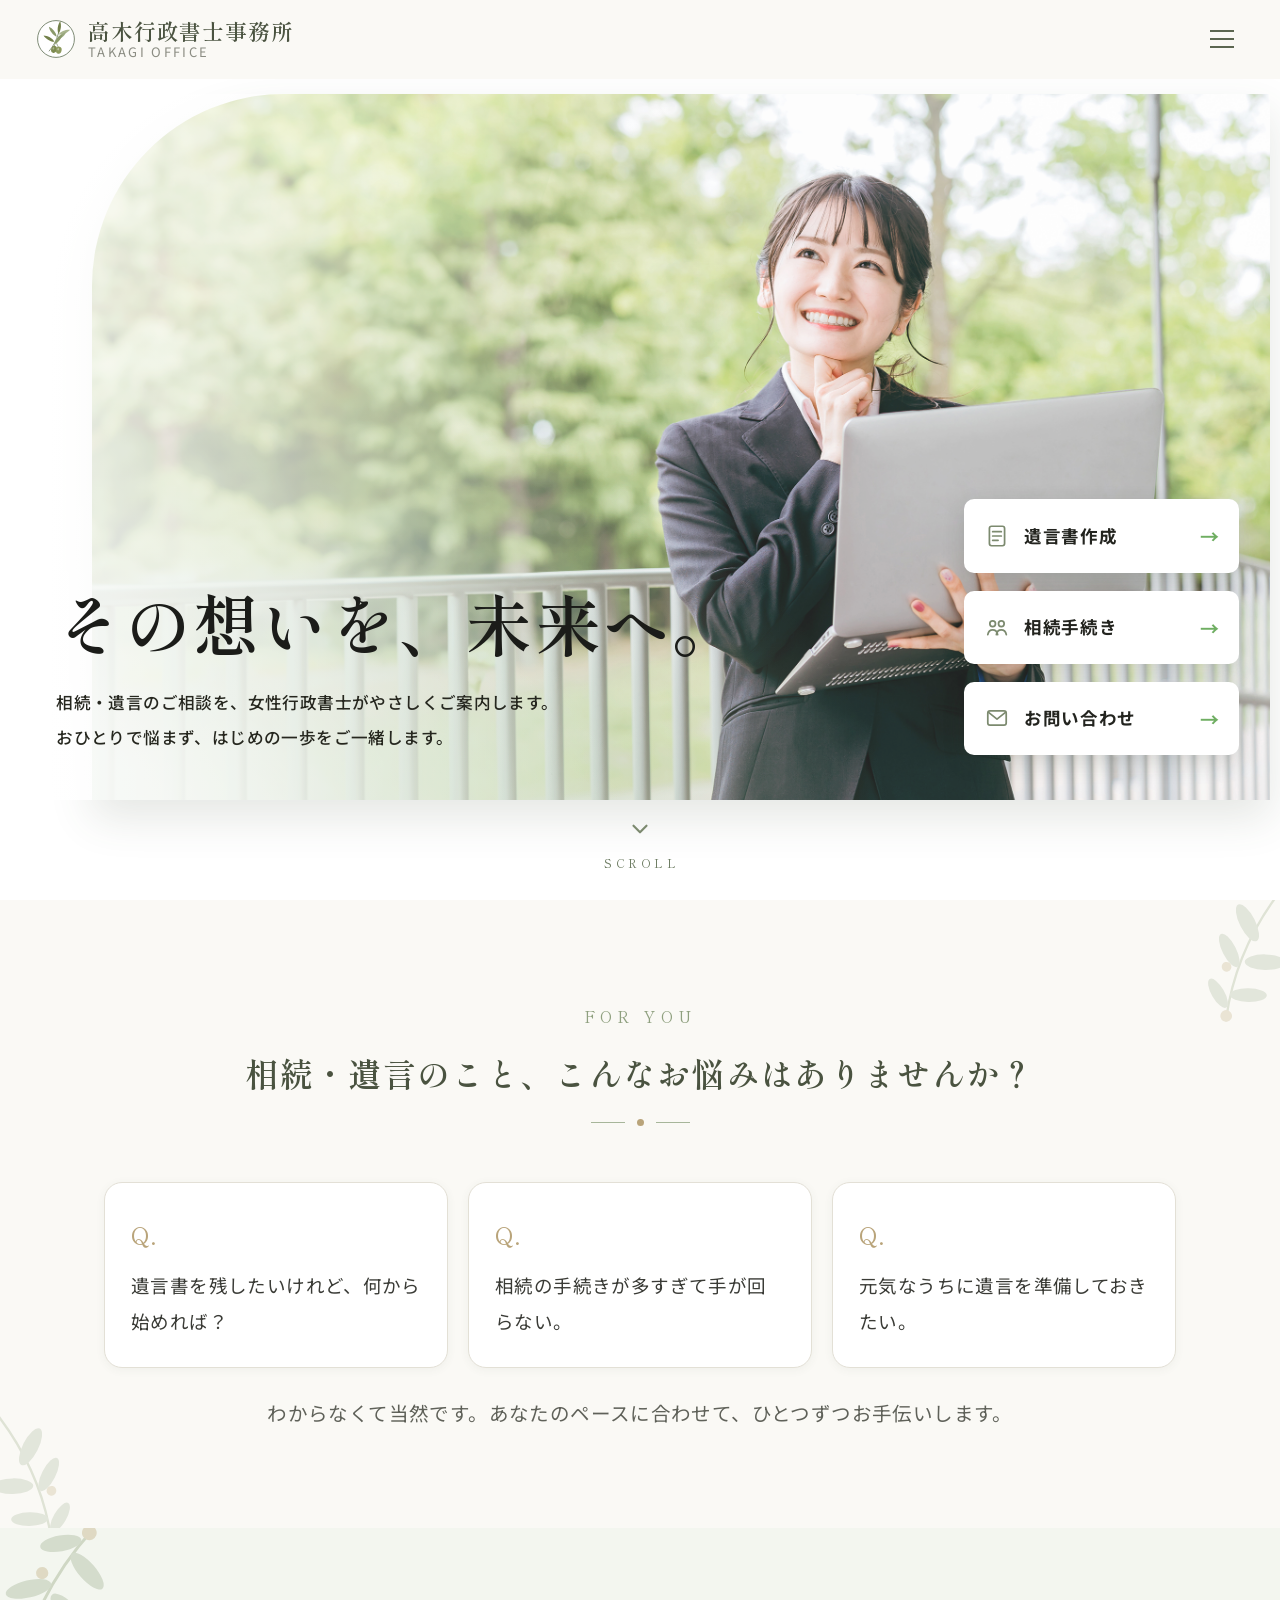
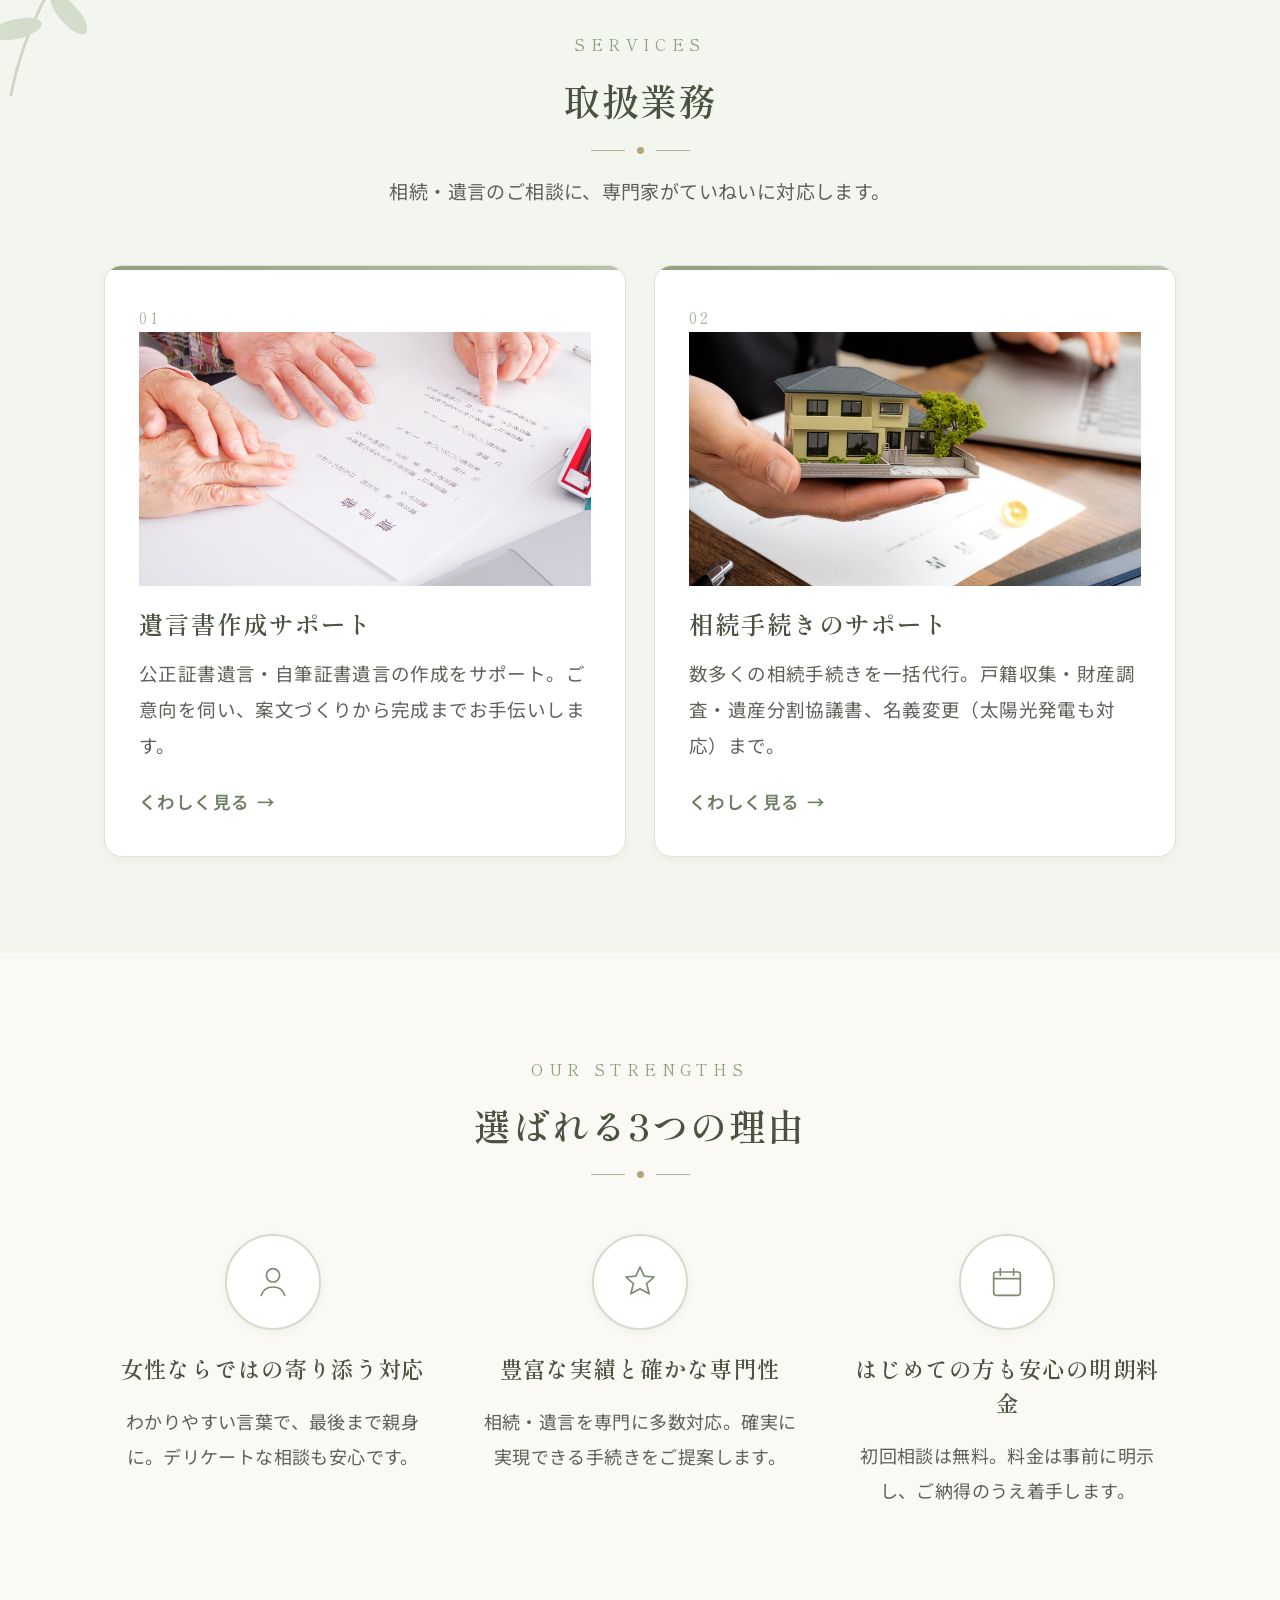
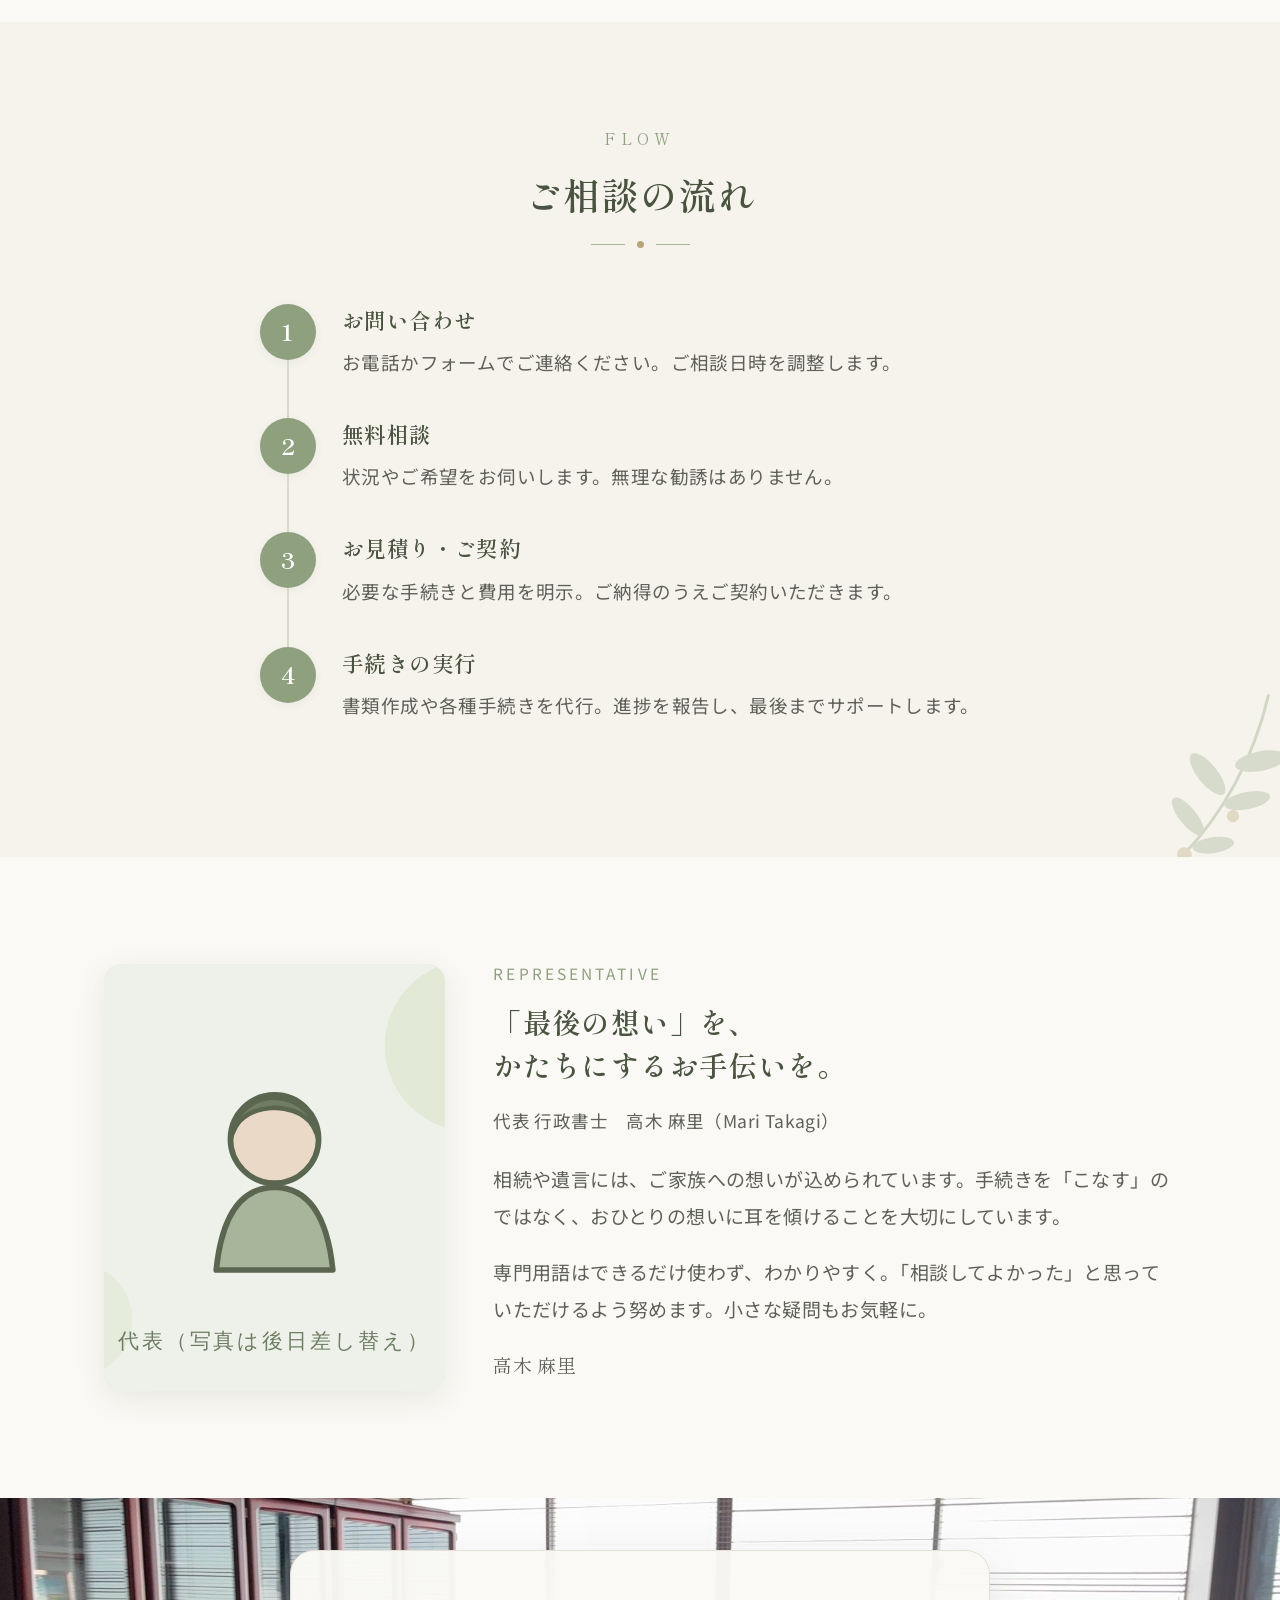
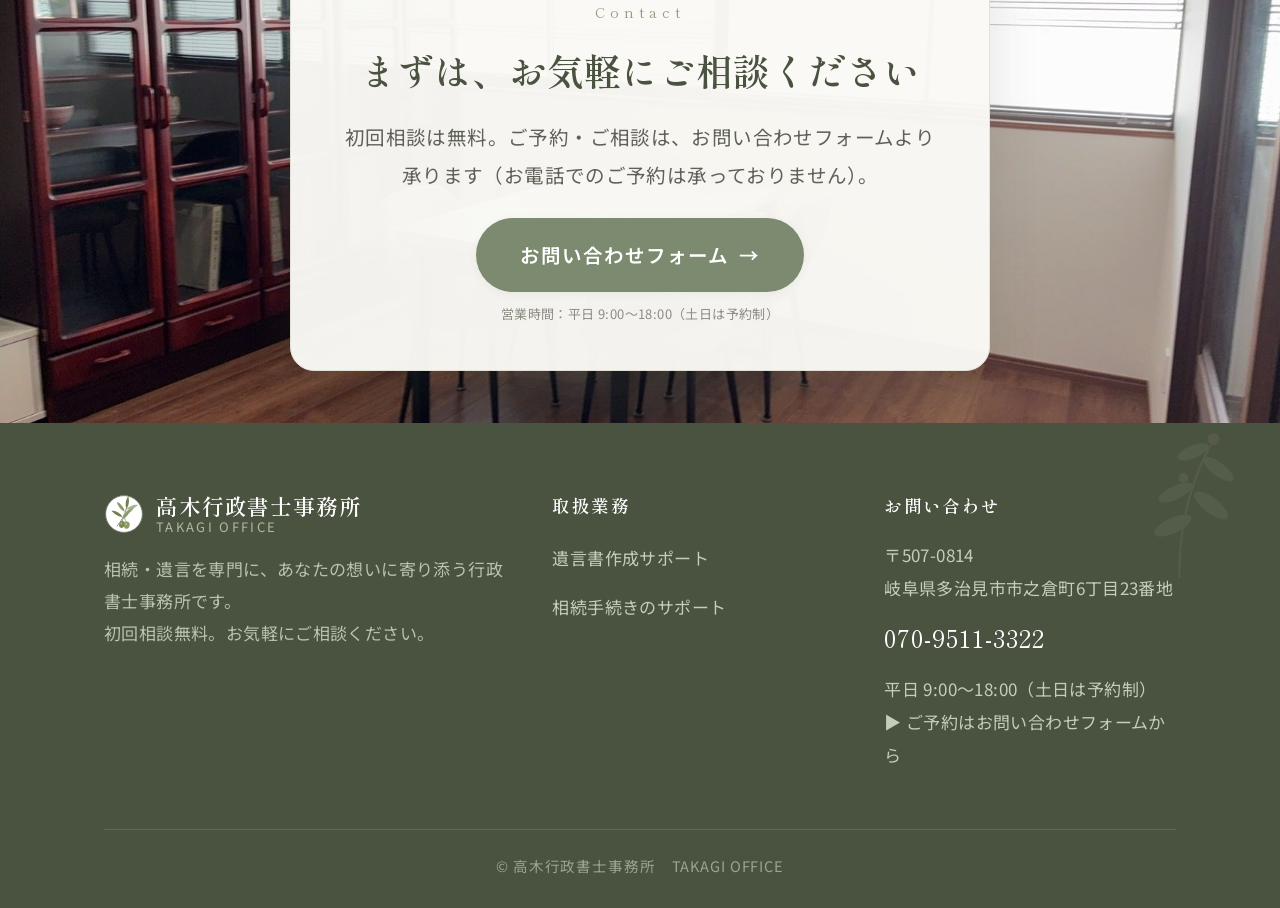
==== index.html @ ba8d38ff "UI変更" ====
<!DOCTYPE html>
<html lang="ja">
<head>
<meta charset="UTF-8">
<meta name="viewport" content="width=device-width, initial-scale=1.0">
<link rel="icon" type="image/svg+xml" href="images/logo.svg">
<link rel="apple-touch-icon" href="images/logo.svg">
<title>高木行政書士事務所｜岐阜県多治見市の相続・遺言相談</title>
<meta name="description" content="高木行政書士事務所は、岐阜県多治見市を拠点に、相続手続き・遺言書作成を専門とする行政書士事務所です。女性行政書士がやさしく、ていねいに、最後までサポートいたします。初回相談無料。">
<link rel="preconnect" href="https://fonts.googleapis.com">
<link rel="preconnect" href="https://fonts.gstatic.com" crossorigin>
<link href="https://fonts.googleapis.com/css2?family=Noto+Sans+JP:wght@400;500;600;700&family=Shippori+Mincho:wght@500;600;700&family=Yusei+Magic&display=swap" rel="stylesheet">
<link rel="stylesheet" href="css/style.css?v=63">
<link rel="stylesheet" href="css/home.css?v=63">
</head>
<body>
<!-- スプラッシュ画面 -->
<div id="splash" role="status" aria-label="読み込み中">
  <img class="splash-logo" src="images/logo.svg" alt="">
  <div class="splash-name">高木行政書士事務所</div>
  <span class="splash-line"></span>
  <div class="splash-sub">TAKAGI OFFICE</div>
</div>


<!-- ============ ヘッダー ============ -->
<header class="site-header">
  <div class="container header-inner">
    <a href="index.html" class="brand" aria-label="高木行政書士事務所 トップへ">
      <img src="images/logo.svg" alt="高木行政書士事務所 ロゴ" class="brand__mark" width="40" height="40">
      <span class="brand__text">
        <span class="brand__name">高木行政書士事務所</span>
        <span class="brand__sub">TAKAGI OFFICE</span>
      </span>
    </a>

    <nav class="nav" aria-label="グローバルナビ">
      <a href="index.html">ホーム</a>
      <a href="yuigon-kosei.html">遺言書作成</a>
      
      <a href="souzoku.html">相続手続き</a>
      
      <a href="about.html">事務所案内</a>
      <a href="contact.html">お問い合わせ</a>
    </nav>

    <div class="header-cta">
      <button class="nav-toggle" aria-label="メニュー" aria-expanded="false">
        <span></span><span></span><span></span>
      </button>
    </div>
  </div>
</header>

<main>

<!-- ============ ヒーロー ============ -->
<section class="hero">
  <div class="hero-stage">
    <div class="hero-photo">
      <img class="hero-slide is-active" src="images/hero1.jpg" alt="ご相談の様子" onerror="this.onerror=null;this.src='images/hero.jpg'">
      <img class="hero-slide" src="images/hero2.jpg" alt="" onerror="this.dataset.missing='1'">
      <img class="hero-slide" src="images/hero3.jpg" alt="" onerror="this.dataset.missing='1'">
    </div>
    <div class="hero-scrim"></div>

    <div class="hero-content">
      <div class="hero-copy">
        <h1 class="hero-title"><span class="ttl-seg">その想いを、</span><span class="ttl-seg">未来へ。</span></h1>
        <p class="hero-sub">相続・遺言のご相談を、女性行政書士がやさしくご案内します。<br>おひとりで悩まず、はじめの一歩をご一緒します。</p>
      </div>

      <div class="hero-cards">
        <a href="yuigon-kosei.html" class="hero-card">
          <span class="hc-ico"><svg width="26" height="26" viewBox="0 0 24 24" fill="none"><rect x="5" y="3" width="14" height="18" rx="2" stroke="currentColor" stroke-width="1.6"/><path d="M8 8h8M8 12h8M8 16h5" stroke="currentColor" stroke-width="1.6" stroke-linecap="round"/></svg></span>
          <span class="hc-txt">遺言書作成</span>
          <span class="hc-arrow">→</span>
        </a>
        <a href="souzoku.html" class="hero-card">
          <span class="hc-ico"><svg width="26" height="26" viewBox="0 0 24 24" fill="none"><circle cx="8" cy="9" r="2.6" stroke="currentColor" stroke-width="1.6"/><circle cx="16" cy="9" r="2.6" stroke="currentColor" stroke-width="1.6"/><path d="M3.5 19c.6-3 2.4-4.4 4.5-4.4S12 16 12.6 19M11.4 19c.6-3 2.4-4.4 4.5-4.4S20 16 20.6 19" stroke="currentColor" stroke-width="1.6" stroke-linecap="round"/></svg></span>
          <span class="hc-txt">相続手続き</span>
          <span class="hc-arrow">→</span>
        </a>
        <a href="contact.html" class="hero-card">
          <span class="hc-ico"><svg width="26" height="26" viewBox="0 0 24 24" fill="none"><rect x="3.5" y="5.5" width="17" height="13" rx="2" stroke="currentColor" stroke-width="1.6"/><path d="M4.5 7l7.5 6 7.5-6" stroke="currentColor" stroke-width="1.6" stroke-linecap="round" stroke-linejoin="round"/></svg></span>
          <span class="hc-txt">お問い合わせ</span>
          <span class="hc-arrow">→</span>
        </a>
      </div>
    </div>
  </div>

  <div class="hero-scroll" aria-hidden="true">
    <span class="hs-circle"><svg width="26" height="26" viewBox="0 0 24 24" fill="none"><path d="M6 9l6 6 6-6" stroke="currentColor" stroke-width="2" stroke-linecap="round" stroke-linejoin="round"/></svg></span>
    <span class="hs-txt">SCROLL</span>
  </div>
</section>

<!-- ============ 共感メッセージ ============ -->
<section class="section empathy">
  <div class="container">
    <div class="sec-head">
      <span class="en">For You</span>
      <h2>相続・遺言のこと、<br class="sp-only">こんなお悩みはありませんか？</h2>
      <div class="deco"><span></span></div>
    </div>
    <div class="worry-list">
      <div class="worry-card reveal"><span class="q">Q.</span><p>遺言書を残したいけれど、何から始めれば？</p></div>
      <div class="worry-card reveal"><span class="q">Q.</span><p>相続の手続きが多すぎて手が回らない。</p></div>
      <div class="worry-card reveal"><span class="q">Q.</span><p>元気なうちに遺言を準備しておきたい。</p></div>
    </div>
    <p>
わからなくて当然です。あなたのペースに合わせて、ひとつずつお手伝いします。
    </p>
  </div>
</section>

<!-- ============ サービス ============ -->
<section class="section section--tint" id="services">
  <div class="container">
    <div class="sec-head">
      <span class="en">Services</span>
      <h2>取扱業務</h2>
      <div class="deco"><span></span></div>
      <p class="desc">相続・遺言のご相談に、専門家がていねいに対応します。</p>
    </div>

    <div class="service-grid">
      <a href="yuigon-kosei.html" class="service-card reveal">
        <span class="num">01</span>
        <div class="card-img"><img src="images/yuigon.jpg" alt="遺言書作成のイメージ" loading="lazy" onerror="this.onerror=null;this.src='images/yuigon.svg'"></div>
        <h3>遺言書作成サポート</h3>
        <p>公正証書遺言・自筆証書遺言の作成をサポート。ご意向を伺い、案文づくりから完成までお手伝いします。</p>
        <span class="more">くわしく見る <span class="arrow">→</span></span>
      </a>

      <a href="souzoku.html" class="service-card reveal">
        <span class="num">02</span>
        <div class="card-img"><img src="images/souzoku.jpg" alt="相続手続きのイメージ" loading="lazy" onerror="this.onerror=null;this.src='images/souzoku.svg'"></div>
        <h3>相続手続きのサポート</h3>
        <p>数多くの相続手続きを一括代行。戸籍収集・財産調査・遺産分割協議書、名義変更（太陽光発電も対応）まで。</p>
        <span class="more">くわしく見る <span class="arrow">→</span></span>
      </a>
    </div>
  </div>
</section>

<!-- ============ 選ばれる理由 ============ -->
<section class="section">
  <div class="container">
    <div class="sec-head">
      <span class="en">Our Strengths</span>
      <h2>選ばれる3つの理由</h2>
      <div class="deco"><span></span></div>
    </div>
    <div class="reasons">
      <div class="reason reveal">
        <div class="ring"><svg width="40" height="40" viewBox="0 0 48 48" fill="none"><circle cx="24" cy="16" r="8" stroke="currentColor" stroke-width="2"/><path d="M10 40c2-7 7-10 14-10s12 3 14 10" stroke="currentColor" stroke-width="2" stroke-linecap="round"/></svg></div>
        <h3>女性ならではの寄り添う対応</h3>
        <p>わかりやすい言葉で、最後まで親身に。デリケートな相談も安心です。</p>
      </div>
      <div class="reason reveal">
        <div class="ring"><svg width="40" height="40" viewBox="0 0 48 48" fill="none"><path d="M24 6l5 11 12 1-9 8 3 12-11-6-11 6 3-12-9-8 12-1z" stroke="currentColor" stroke-width="2" stroke-linejoin="round"/></svg></div>
        <h3>豊富な実績と確かな専門性</h3>
        <p>相続・遺言を専門に多数対応。確実に実現できる手続きをご提案します。</p>
      </div>
      <div class="reason reveal">
        <div class="ring"><svg width="40" height="40" viewBox="0 0 48 48" fill="none"><rect x="8" y="12" width="32" height="28" rx="3" stroke="currentColor" stroke-width="2"/><path d="M8 20h32M16 8v8M32 8v8" stroke="currentColor" stroke-width="2" stroke-linecap="round"/></svg></div>
        <h3>はじめての方も安心の明朗料金</h3>
        <p>初回相談は無料。料金は事前に明示し、ご納得のうえ着手します。</p>
      </div>
    </div>
  </div>
</section>

<!-- ============ ご相談の流れ ============ -->
<section class="section section--paper">
  <div class="container">
    <div class="sec-head">
      <span class="en">Flow</span>
      <h2>ご相談の流れ</h2>
      <div class="deco"><span></span></div>
    </div>
    <div class="flow">
      <div class="flow-step reveal"><div class="flow-num">1</div><div class="flow-body"><h3>お問い合わせ</h3><p>お電話かフォームでご連絡ください。ご相談日時を調整します。</p></div></div>
      <div class="flow-step reveal"><div class="flow-num">2</div><div class="flow-body"><h3>無料相談</h3><p>状況やご希望をお伺いします。無理な勧誘はありません。</p></div></div>
      <div class="flow-step reveal"><div class="flow-num">3</div><div class="flow-body"><h3>お見積り・ご契約</h3><p>必要な手続きと費用を明示。ご納得のうえご契約いただきます。</p></div></div>
      <div class="flow-step reveal"><div class="flow-num">4</div><div class="flow-body"><h3>手続きの実行</h3><p>書類作成や各種手続きを代行。進捗を報告し、最後までサポートします。</p></div></div>
    </div>
  </div>
</section>

<!-- ============ 代表メッセージ ============ -->
<section class="section">
  <div class="container">
    <div class="profile">
      <div class="profile-photo"><img src="images/daihyo.svg" alt="代表のイメージ" loading="lazy" onerror="this.onerror=null;this.src='images/placeholder.svg'">
      </div>
      <div class="profile-body">
        <span class="role">REPRESENTATIVE</span>
        <h2>「最後の想い」を、<br>かたちにするお手伝いを。</h2>
        <p class="name">代表 行政書士　高木 麻里（Mari Takagi）</p>
        <p>
相続や遺言には、ご家族への想いが込められています。手続きを「こなす」のではなく、おひとりの想いに耳を傾けることを大切にしています。
        </p>
        <p>
専門用語はできるだけ使わず、わかりやすく。「相談してよかった」と思っていただけるよう努めます。小さな疑問もお気軽に。
        </p>
        <p class="profile-sign">高木 麻里</p>
      </div>
    </div>
  </div>
</section>

<!-- ============ CTA ============ -->
<section class="section cta-band">
  <div class="container">
    <div class="cta-card">
      <span class="en">Contact</span>
      <h2>まずは、お気軽にご相談ください</h2>
      <p>初回相談は無料。ご予約・ご相談は、お問い合わせフォームより承ります（お電話でのご予約は承っておりません）。</p>
      <div class="cta-actions">
        <a href="contact.html" class="btn btn--lg cta-tel">お問い合わせフォーム <span class="arrow">→</span></a>
      </div>
      <span class="tel-note">営業時間：平日 9:00〜18:00（土日は予約制）</span>
    </div>
  </div>
</section>

</main>

<!-- ============ フッター ============ -->
<footer class="site-footer">
  <div class="container">
    <div class="footer-grid">
      <div class="footer-brand">
        <div class="brand">
          <img src="images/logo.svg" alt="高木行政書士事務所 ロゴ" class="brand__mark" width="40" height="40">
          <span class="brand__text">
            <span class="brand__name">高木行政書士事務所</span>
            <span class="brand__sub">TAKAGI OFFICE</span>
          </span>
        </div>
        <p>相続・遺言を専門に、あなたの想いに寄り添う行政書士事務所です。<br>初回相談無料。お気軽にご相談ください。</p>
      </div>
      <div class="footer-col">
        <h4>取扱業務</h4>
        <ul>
          <li><a href="yuigon-kosei.html">遺言書作成サポート</a></li>
          
          <li><a href="souzoku.html">相続手続きのサポート</a></li>
          <li></li>
        </ul>
      </div>
      <div class="footer-col footer-contact">
        <h4>お問い合わせ</h4>
        <p>〒507-0814<br>岐阜県多治見市市之倉町6丁目23番地</p>
        <p class="num">070-9511-3322</p>
        <p>平日 9:00〜18:00（土日は予約制）<br><a href="contact.html">▶ ご予約はお問い合わせフォームから</a></p>
      </div>
    </div>
    <div class="footer-bottom">© 高木行政書士事務所　TAKAGI OFFICE</div>
  </div>
</footer>

<!-- モバイル固定CTA -->
<div class="float-cta">
  <a class="fc-mail" href="contact.html"><svg width="18" height="18" viewBox="0 0 24 24" fill="none" aria-hidden="true"><rect x="3" y="5" width="18" height="14" rx="2.5" stroke="currentColor" stroke-width="2"/><path d="M4.5 8l7.5 5.5L19.5 8" stroke="currentColor" stroke-width="2" stroke-linecap="round" fill="none"/></svg>無料相談</a>
</div>

<script src="js/main.js?v=63"></script>
</body>
</html>
---- css/style.css ----
/* =========================================================
   高木行政書士事務所 - 共通スタイル
   テーマ: シルバーグリーン（オリーブ）× 柔らかく上品で、きっちりとした信頼感
   ========================================================= */

/* ---------- カラー / 変数 ---------- */
:root {
  /* ベースのシルバーグリーン（オリーブ系） */
  --olive-900: #4a5340;
  --olive-700: #6e7d63;
  --olive-600: #7c8a6f;
  --olive-500: #8fa07f;   /* メイン */
  --olive-400: #a7b69a;
  --olive-200: #d4dccb;
  --olive-100: #e8edE1;
  --olive-050: #f3f6ef;

  /* 温かみのあるニュートラル */
  --cream:     #faf9f5;
  --paper:     #f5f3ec;
  --beige:     #e9e4d8;
  --gold:      #b9a47a;   /* 上品なアクセント */

  --ink:       #3a3b36;   /* 本文 */
  --ink-soft:  #5f6159;
  --ink-mute:  #8b8d83;
  --line:      #e3e0d6;
  --white:     #ffffff;

  --shadow-sm: 0 2px 10px rgba(74, 83, 64, .06);
  --shadow-md: 0 8px 30px rgba(74, 83, 64, .10);
  --shadow-lg: 0 20px 50px rgba(74, 83, 64, .14);

  --radius:    18px;
  --radius-sm: 12px;
  --maxw:      1120px;

  --serif: "Shippori Mincho", "Noto Serif JP", "Hiragino Mincho ProN", serif;
  --sans:  "Noto Sans JP", "Hiragino Kaku Gothic ProN", "Yu Gothic", sans-serif;
}

/* ---------- リセット ---------- */
*, *::before, *::after { box-sizing: border-box; }
html { scroll-behavior: smooth; -webkit-text-size-adjust: 100%; }
body {
  margin: 0;
  font-family: var(--sans);
  color: var(--ink);
  background: var(--cream);
  line-height: 1.95;
  font-size: 19.5px;
  letter-spacing: .02em;
  -webkit-font-smoothing: antialiased;
}
html, body { overflow-x: hidden; }
img { max-width: 100%; display: block; }
a { color: inherit; text-decoration: none; transition: .25s; }
ul { margin: 0; padding: 0; list-style: none; }
h1, h2, h3, h4 { font-family: var(--serif); font-weight: 600; line-height: 1.5; margin: 0; color: var(--olive-900); }

/* ---------- レイアウト ---------- */
.container { width: 100%; max-width: var(--maxw); margin: 0 auto; padding: 0 24px; }
.section { padding: 96px 0; }
.section--tint { background: var(--olive-050); }
.section--paper { background: var(--paper); }

.lead { color: var(--ink-soft); }
.center { text-align: center; }
.sp-only { display: none; }
@media (max-width: 768px) { .sp-only { display: inline; } }
/* olive 補助色（fallbackの明示定義） */
:root { --olive-300: #b7c4ab; --olive-800: #5b6650; }

/* セクション見出し */
.sec-head { text-align: center; margin-bottom: 56px; }
.sec-head .en {
  display: inline-block;
  font-family: var(--serif);
  font-size: 15.5px; letter-spacing: .35em;
  color: var(--olive-500);
  text-transform: uppercase;
  margin-bottom: 14px;
}
.sec-head h2 {
  font-size: clamp(27px, 3.4vw, 37px);
  letter-spacing: .04em;
}
.sec-head .desc { margin-top: 18px; color: var(--ink-soft); font-size: 19px; }
.sec-head--left { text-align: left; }
.sec-head--left .deco { margin: 16px 0 0; }

/* 飾り線 */
.deco { display:flex; align-items:center; justify-content:center; gap:12px; margin: 18px 0 0; }
.deco::before, .deco::after { content:""; width:34px; height:1px; background: var(--olive-400); }
.deco span { width:7px; height:7px; border-radius:50%; background: var(--gold); }

/* ---------- ボタン ---------- */
.btn {
  display: inline-flex; align-items: center; gap: 10px;
  padding: 15px 32px; border-radius: 999px;
  font-family: var(--sans); font-weight: 600; font-size: 18.5px;
  letter-spacing: .05em; cursor: pointer; border: none;
}
.btn--primary { background: var(--olive-600); color: #fff; box-shadow: var(--shadow-sm); }
.btn--primary:hover { background: var(--olive-700); transform: translateY(-2px); box-shadow: var(--shadow-md); }
.btn--ghost { background: #fff; color: var(--olive-700); border: 1.5px solid var(--olive-300, #b7c4ab); }
.btn--ghost:hover { background: var(--olive-050); transform: translateY(-2px); }
.btn--gold { background: var(--gold); color: #fff; }
.btn--gold:hover { filter: brightness(.96); transform: translateY(-2px); }
.btn--lg { padding: 18px 44px; font-size: 19.5px; }
.btn .arrow { transition: transform .25s; }
.btn:hover .arrow { transform: translateX(4px); }

/* =========================================================
   ヘッダー
   ========================================================= */
.site-header {
  position: fixed; top: 0; left: 0; right: 0; z-index: 100;
  background: rgba(250, 249, 245, .96);
  border-bottom: 1px solid transparent;
  transition: transform .45s ease, box-shadow .3s ease, border-color .3s ease;
}
.site-header.is-hidden { transform: translateY(-100%); }
.site-header.scrolled { box-shadow: var(--shadow-sm); border-bottom-color: var(--line); }
.header-inner { display: flex; align-items: center; justify-content: flex-start; height: 78px; }
/* 左右の余白を詰め、事務所名を左端・その他を右端へ */
.site-header .container { max-width: 100%; padding: 0 36px; }
.header-inner .brand { margin-right: auto; }
.header-inner .nav { margin-right: 14px; }

.brand { display: flex; align-items: center; gap: 12px; }
.brand__mark { width: 40px; height: 40px; flex: none; }
.brand__text { display: flex; flex-direction: column; line-height: 1.2; }
.brand__name { font-family: var(--serif); font-size: 21.5px; font-weight: 600; color: var(--olive-900); letter-spacing: .04em; }
.brand__sub { font-size: 13px; color: var(--ink-mute); letter-spacing: .18em; }

.nav { display: flex; align-items: center; gap: 30px; }
.nav a { font-family: var(--serif); font-size: 18.5px; font-weight: 500; color: var(--ink); position: relative; padding: 6px 0; letter-spacing: .06em; }
.nav a::after { content:""; position:absolute; left:0; bottom:0; width:0; height:2px; background: var(--olive-500); transition:.25s; }
.nav a:hover { color: var(--olive-700); }
.nav a:hover::after { width: 100%; }
/* 現在開いているページのメニュー強調 */
.nav a.active { color: var(--olive-700); font-weight: 600; }
.nav a.active::after { width: 100%; background: var(--gold); height: 2.5px; }

.header-cta { display: flex; align-items: center; gap: 18px; }
.header-tel { text-align: right; line-height: 1.25; }
.header-tel .num { font-family: var(--serif); font-size: 21.5px; font-weight: 600; color: var(--olive-800, #5b6650); letter-spacing: .04em; }
.header-tel .lbl { font-size: 13px; color: var(--ink-mute); letter-spacing: .1em; }

.nav-toggle { display: none; width: 44px; height: 44px; border: none; background: transparent; cursor: pointer; flex-direction: column; gap: 6px; justify-content: center; align-items: center; }
.nav-toggle span { width: 24px; height: 2px; background: var(--olive-800, #5b6650); transition: .3s; }
.nav-toggle.open span:nth-child(1) { transform: translateY(8px) rotate(45deg); }
.nav-toggle.open span:nth-child(2) { opacity: 0; }
.nav-toggle.open span:nth-child(3) { transform: translateY(-8px) rotate(-45deg); }

/* =========================================================
   フッター
   ========================================================= */
.site-footer { background: var(--olive-900); color: #dfe4d7; padding: 70px 0 28px; }
.footer-grid { display: grid; grid-template-columns: 1.4fr 1fr 1fr; gap: 40px; }
.footer-brand .brand__name { color: #fff; }
.footer-brand .brand__sub { color: #aeb8a3; }
.footer-brand p { color: #b9c2ad; font-size: 17px; margin: 18px 0 0; line-height: 1.9; }
.footer-col h4 { color: #fff; font-size: 17.5px; margin-bottom: 18px; letter-spacing:.08em; }
.footer-col ul li { margin-bottom: 11px; }
.footer-col a { color: #c4cdb8; font-size: 17px; }
.footer-col a:hover { color: #fff; }
.footer-contact p { font-size: 17px; color: #c4cdb8; margin: 0 0 10px; }
.footer-contact .num { font-family: var(--serif); font-size: 24.5px; color: #fff; letter-spacing: .04em; }
.footer-bottom { border-top: 1px solid rgba(255,255,255,.12); margin-top: 48px; padding-top: 22px; text-align: center; font-size: 14.5px; color: #9aa490; letter-spacing: .06em; }

/* =========================================================
   下層ページ共通ヘッダー
   ========================================================= */
.page-hero {
  margin-top: 78px;
  padding: 78px 0;
  background: linear-gradient(135deg, var(--olive-100), var(--olive-050));
  text-align: center;
  position: relative; overflow: hidden;
}
.page-hero::before {
  content:""; position:absolute; inset:0;
  background-image: radial-gradient(circle at 12% 20%, rgba(143,160,127,.18), transparent 45%),
                    radial-gradient(circle at 88% 80%, rgba(185,164,122,.14), transparent 45%);
}
.page-hero .en { position:relative; font-family:var(--serif); letter-spacing:.35em; color:var(--olive-500); font-size:15.5px; text-transform:uppercase; }
.page-hero h1 { position:relative; font-size: clamp(29px, 4vw, 43px); margin-top: 12px; letter-spacing:.05em; }
.page-hero .sub { position:relative; margin-top: 14px; color: var(--ink-soft); font-size: 19px; }

/* パンくず */
.breadcrumb { background: var(--paper); border-bottom: 1px solid var(--line); }
.breadcrumb ol { display:flex; flex-wrap:wrap; gap:8px; padding: 14px 0; font-size: 17px; color: var(--ink-mute); }
.breadcrumb a:hover { color: var(--olive-700); }
.breadcrumb li:not(:last-child)::after { content:"›"; margin-left:8px; color: var(--olive-400); }

/* =========================================================
   汎用パーツ
   ========================================================= */
.card { background:#fff; border-radius: var(--radius); box-shadow: var(--shadow-sm); border:1px solid var(--line); }

/* フェードイン */
.reveal { opacity: 0; transform: translateY(24px); transition: opacity .8s ease, transform .8s ease; }
.reveal.in { opacity: 1; transform: none; }

/* =========================================================
   フローティングCTA（モバイル）
   ========================================================= */
.float-cta { display: none; }

/* =========================================================
   レスポンシブ
   ========================================================= */
@media (max-width: 920px) {
  .footer-grid { grid-template-columns: 1fr 1fr; }
}
@media (max-width: 768px) {
  .section { padding: 64px 0; }
  .header-tel { display: none; }
  .footer-grid { grid-template-columns: 1fr; gap: 32px; }

  .float-cta {
    display: flex; position: fixed; bottom: 0; left: 0; right: 0; z-index: 90;
    box-shadow: 0 -4px 20px rgba(74,83,64,.14);
  }
  .float-cta a { flex: 1; display: inline-flex; align-items: center; justify-content: center; gap: 8px; padding: 15px 6px; font-weight: 600; font-size: 16.5px; color:#fff; }
  .float-cta .fc-tel { background: var(--olive-700); }
  .float-cta .fc-mail { background: var(--gold); }
  body { padding-bottom: 54px; }
}


/* =========================================================
   画像プレースホルダー（差し替え用の灰色ボックス）
   ========================================================= */
.img-ph-label { display:flex; flex-direction:column; align-items:center; justify-content:center; gap:8px; color:#9a9a92; font-family:var(--sans); font-size:14.5px; letter-spacing:.15em; }
.img-ph-label svg { width:38px; height:38px; opacity:.45; }


/* 埋め込み画像（枠いっぱいに固定／画像サイズの影響を受けない） */
.hero-visual .photo,
.profile-photo,
.split-visual,
.service-card .card-img { position: relative; }
.hero-visual .photo img,
.profile-photo img,
.split-visual img,
.service-card .card-img img {
  position: absolute; inset: 0;
  width: 100%; height: 100%;
  object-fit: cover; display: block;
}


/* =========================================================
   スプラッシュ画面（サイト表示時の演出）
   ========================================================= */
#splash {
  position: fixed; inset: 0; z-index: 2000;
  display: flex; flex-direction: column; align-items: center; justify-content: center; gap: 18px;
  background: radial-gradient(circle at 50% 38%, #f7f9f3 0%, #e4ead9 45%, #b9c6a8 100%);
  animation: splashOut .8s ease 1.4s forwards;
}
#splash.hide { opacity: 0; visibility: hidden; pointer-events: none; transition: opacity .6s ease; }
#splash .splash-logo { width: 132px; height: 132px; animation: splashPop 1.1s cubic-bezier(.2,.8,.2,1); }
#splash .splash-name { font-family: var(--serif); font-size: 34px; color: var(--olive-900); letter-spacing: .14em; opacity: 0; animation: splashUp .9s ease .35s forwards; }
#splash .splash-sub  { font-size: 15px; letter-spacing: .36em; color: var(--olive-700); opacity: 0; animation: splashUp .9s ease .65s forwards; }
#splash .splash-line { width: 0; height: 2px; background: var(--gold); animation: splashLine 1s ease .8s forwards; }
body.splash-lock { overflow: hidden; }
@keyframes splashPop { 0%{transform:scale(.5) rotate(-8deg);opacity:0} 60%{transform:scale(1.06) rotate(0);opacity:1} 100%{transform:scale(1)} }
@keyframes splashUp  { from{opacity:0;transform:translateY(12px)} to{opacity:1;transform:none} }
@keyframes splashLine{ to{width:130px} }
@keyframes splashOut { to{opacity:0;visibility:hidden;pointer-events:none} }
@media (prefers-reduced-motion: reduce){
  #splash{ animation-delay:.4s }
  #splash .splash-logo,#splash .splash-name,#splash .splash-sub,#splash .splash-line{ animation:none; opacity:1; width:auto }
  #splash .splash-line{ width:130px }
}


/* モバイルメニューの暗幕 */
.nav-backdrop { position: fixed; inset: 0; background: rgba(58,59,54,.45); opacity: 0; visibility: hidden; transition: opacity .3s; z-index: 90; }
.nav-backdrop.show { opacity: 1; visibility: visible; }
body.menu-open { overflow: hidden; }
@media (min-width: 1301px) { .nav-backdrop { display: none !important; } body.menu-open { overflow: auto; } }


/* =========================================================
   ハンバーガーメニュー（〜1300px）右ドロワー・画面右端に密着
   ========================================================= */
@media (max-width: 1300px) {
  .nav-toggle { display: flex; }
  .header-inner .nav { margin-right: 0; }
  .nav {
    position: fixed; top: 78px; right: 0; bottom: 0; left: auto;
    width: min(82vw, 320px);
    flex-direction: column; align-items: stretch; gap: 0;
    background: var(--cream);
    border-top: 1px solid var(--line);
    padding: 6px 0 24px;
    transform: translateX(100%); pointer-events: none; visibility: hidden;
    transition: transform .32s ease, visibility .32s ease;
    box-shadow: -10px 0 30px rgba(74, 83, 64, .18);
    overflow-y: auto; z-index: 95;
  }
  .nav.open { transform: none; pointer-events: auto; visibility: visible; }
  .nav a { padding: 16px 26px; border-bottom: 1px solid var(--line); font-size: 18px; }
  .nav a::after { display: none; }
}


/* ヒーロー画像の表示位置（看板が中央寄りになるよう少し左へ） */
.hero-visual .photo img { object-fit: contain; object-position: center; transform: none; }


/* オリーブの装飾（全体）*/
.section--tint, .section--paper, .page-hero, .site-footer, .cta-band, .empathy { position: relative; overflow: hidden; }
.section--tint > .container, .section--paper > .container, .page-hero > .container,
.site-footer > .container, .cta-band > .container, .empathy > .container { position: relative; z-index: 1; }

.section--tint::before, .section--paper::after, .page-hero::after, .page-hero::before,
.site-footer::before, .empathy::before, .empathy::after {
  content:""; position:absolute; z-index:0; pointer-events:none;
  background: url(../images/leaf.svg) no-repeat center/contain;
  width:150px; height:215px;
}
.section--tint::before { top:-36px; left:-30px; transform: rotate(20deg); opacity:.4; }
.section--paper::after { bottom:-40px; right:-26px; transform: rotate(-158deg); opacity:.38; }
.page-hero::before { top:-30px; left:-26px; transform: rotate(24deg); opacity:.5; width:130px; height:185px; }
.page-hero::after  { bottom:-34px; right:-22px; transform: rotate(-150deg); opacity:.5; width:130px; height:185px; }
.empathy::before { top:-30px; right:-24px; transform: rotate(-150deg) scaleX(-1); opacity:.28; width:120px; height:170px; }
.empathy::after  { bottom:-36px; left:-26px; transform: rotate(150deg); opacity:.28; width:120px; height:170px; }
.site-footer::before { top:-10px; right:30px; transform: rotate(8deg); opacity:.1; width:120px; height:170px; }
@media (max-width:768px){
  .section--tint::before, .section--paper::after, .empathy::before, .empathy::after { width:96px; height:138px; opacity:.3; }
}


/* ボタン幅の統一 */
.hero-actions .btn, .cta-actions .btn, .cta-mini .actions .btn { min-width: 252px; justify-content: center; }
@media (max-width: 768px){
  .hero-actions .btn, .cta-actions .btn, .cta-mini .actions .btn { min-width: 0; width: 100%; }
}
---- css/home.css ----
/* =========================================================
   トップページ専用スタイル
   ========================================================= */

/* ---------- ヒーロー ---------- */
.hero {
  position: relative;
  margin-top: 0;
  min-height: 100vh;
  display: flex; flex-direction: column;
  padding: 26px 0;
  background: linear-gradient(135deg, #f5f8f1 0%, #e8efe0 45%, #cfdac0 100%);
  overflow: hidden;
}
.hero::after {
  /* オリーブの葉のような有機的な装飾 */
  content:""; position:absolute; right:-6%; top:-8%; width: 58%; height: 120%;
  background: radial-gradient(closest-side, rgba(143,160,127,.20), transparent 70%);
  border-radius: 50%;
  filter: blur(6px);
}
.hero-inner { position: relative; z-index: 2; flex: 1; align-content: center; display: grid; grid-template-columns: 1.05fr .95fr; gap: 48px; align-items: center; width:100%; }

.hero-copy .tagline {
  display:inline-block; font-family: var(--serif);
  letter-spacing:.3em; font-size: 15.5px; color: var(--olive-600);
  border-left: 3px solid var(--gold); padding-left: 14px; margin-bottom: 26px;
}
.hero-copy h1 {
  font-size: clamp(31px, 4.6vw, 53px);
  line-height: 1.45; letter-spacing: .04em; color: var(--olive-900);
}
.hero-copy h1 .accent { color: var(--olive-600); }
.hero-copy h1 .mark { background: linear-gradient(transparent 62%, rgba(185,164,122,.30) 62%); }
.hero-copy p.desc { margin: 28px 0 36px; color: var(--ink-soft); font-size: 20px; max-width: 30em; line-height:1.9; }
.hero-actions { display:flex; gap:16px; flex-wrap: wrap; }

.hero-points { display:flex; gap: 26px; margin-top: 36px; }
.hero-points li { display:flex; white-space:nowrap; align-items:center; gap:9px; font-size: 17px; color: var(--olive-700); font-weight: 600; }
.hero-points svg { flex:none; }

/* ヒーロー画像（イラスト風の柔らかいビジュアル） */
.hero-visual { position: relative; }
.hero-visual .photo {
  border-radius: 130px 130px 22px 22px;
  overflow: hidden;
  box-shadow: var(--shadow-lg);
  aspect-ratio: 4/3;
  background: #dbe4cf; display:flex; align-items:center; justify-content:center;
}
.hero-visual .photo svg { width:100%; height:100%; }
.hero-badge {
  position:absolute; left: -26px; bottom: 40px;
  background:#fff; border-radius: var(--radius); box-shadow: var(--shadow-md);
  padding: 18px 22px; display:flex; align-items:center; gap:14px;
  border:1px solid var(--line);
}
.hero-badge .n { font-family: var(--serif); font-size: 32.5px; color: var(--olive-600); font-weight: 700; line-height: 1; }
.hero-badge .t { font-size: 14.5px; color: var(--ink-soft); line-height: 1.5; }

/* ---------- 共感メッセージ ---------- */
.empathy { text-align:center; }
.empathy h2 { font-size: clamp(25px, 3.2vw, 33px); line-height: 1.7; }
.empathy h2 .soft { color: var(--olive-600); }
.empathy p { margin: 26px auto 0; max-width: 40em; color: var(--ink-soft); }

.worry-list { display:grid; grid-template-columns: repeat(3, 1fr); gap: 20px; margin-top: 48px; text-align:left; }
.worry-card { background:#fff; border:1px solid var(--line); border-radius: var(--radius); padding: 28px 26px; box-shadow: var(--shadow-sm); }
.worry-card .q { font-family: var(--serif); color: var(--gold); font-size: 24.5px; }
.worry-card p { margin: 8px 0 0; font-size: 18.5px; color: var(--ink); }

/* ---------- サービス ---------- */
.service-grid { display:grid; grid-template-columns: repeat(2, 1fr); gap: 28px; }
.service-card {
  background:#fff; border:1px solid var(--line); border-radius: var(--radius);
  padding: 36px 34px; box-shadow: var(--shadow-sm); position:relative; overflow:hidden;
  display:flex; flex-direction:column;
}
.service-card::before { content:""; position:absolute; top:0; left:0; width:100%; height:4px; background: linear-gradient(90deg, var(--olive-500), var(--olive-300, #b7c4ab)); }
.service-card:hover { transform: translateY(-6px); box-shadow: var(--shadow-md); }
.service-card .num { font-family: var(--serif); font-size: 15.5px; letter-spacing:.2em; color: var(--olive-400); }
.service-card .icon { width:58px; height:58px; margin: 14px 0 18px; color: var(--olive-600); }
.service-card h3 { font-size: 24.5px; letter-spacing:.04em; }
.service-card p { margin: 12px 0 22px; font-size: 18.5px; color: var(--ink-soft); flex:1; }
.service-card .more { font-size: 17.5px; font-weight: 600; color: var(--olive-700); display:inline-flex; align-items:center; gap:8px; }
.service-card:hover .more { gap: 12px; }

/* ---------- 選ばれる理由 ---------- */
.reasons { display:grid; grid-template-columns: repeat(3, 1fr); gap: 30px; }
.reason { text-align:center; padding: 0 8px; }
.reason .ring {
  width: 96px; height: 96px; margin: 0 auto 22px; border-radius: 50%;
  display:flex; align-items:center; justify-content:center;
  background: #fff; border: 2px solid var(--olive-200); color: var(--olive-600);
  box-shadow: var(--shadow-sm);
}
.reason h3 { font-size: 22.5px; margin-bottom: 12px; }
.reason p { font-size: 18px; color: var(--ink-soft); }

/* ---------- 流れ ---------- */
.flow { max-width: 760px; margin: 0 auto; }
.flow-step { display:flex; gap: 26px; padding-bottom: 38px; position: relative; }
.flow-step:not(:last-child)::before { content:""; position:absolute; left: 27px; top: 56px; bottom: 0; width: 2px; background: var(--olive-200); }
.flow-num {
  flex:none; width: 56px; height: 56px; border-radius: 50%;
  background: var(--olive-500); color:#fff; display:flex; align-items:center; justify-content:center;
  font-family: var(--serif); font-size: 22.5px; font-weight:700; box-shadow: var(--shadow-sm);
}
.flow-body h3 { font-size: 21.5px; margin-bottom: 8px; }
.flow-body p { font-size: 18.5px; color: var(--ink-soft); margin: 0; }

/* ---------- 事務所紹介（代表メッセージ） ---------- */
.profile { display:grid; grid-template-columns: 1fr 2fr; gap: 48px; align-items:center; }
.profile-photo {
  border-radius: var(--radius); overflow:hidden; box-shadow: var(--shadow-md);
  aspect-ratio: 4/5; background:#e6e6e2; display:flex; align-items:center; justify-content:center;
}
.profile-photo svg { width:100%; height:100%; }
.profile-body .role { font-size: 15.5px; color: var(--olive-500); letter-spacing:.2em; }
.profile-body h2 { font-size: 28.5px; margin: 10px 0 4px; }
.profile-body .name { font-size: 17.5px; color: var(--ink-soft); margin-bottom: 22px; }
.profile-body p { color: var(--ink-soft); font-size: 19px; }
.profile-sign { font-family: var(--serif); font-size: 22.5px; color: var(--olive-800,#5b6650); margin-top: 18px; }

/* ---------- CTA（背景画像＋角丸カード）---------- */
.cta-band {
  position: relative; overflow: hidden; text-align: center;
  padding: 52px 0;
  background: url(../images/office.jpg) center/cover no-repeat;
}
.cta-card {
  position: relative; z-index: 1; max-width: 700px; margin: 0 auto;
  background: rgba(250,249,245,.97); border: 1px solid var(--line);
  border-radius: 24px; padding: 40px 44px; box-shadow: var(--shadow-lg);
}
.cta-band .en { letter-spacing:.35em; font-size: 14.5px; color: var(--olive-500); font-family:var(--serif); }
.cta-band h2 { color: var(--olive-900); font-size: clamp(27px, 3.4vw, 37px); margin: 14px 0 10px; }
.cta-band p { color: var(--ink-soft); margin-bottom: 24px; }
.cta-actions { display:flex; gap:16px; justify-content:center; flex-wrap:wrap; }
.cta-tel { background: var(--olive-600); color:#fff; box-shadow: var(--shadow-sm); }
.cta-tel:hover { background: var(--olive-700); transform: translateY(-2px); box-shadow: var(--shadow-md); }
.cta-band .tel-big { display:block; font-family:var(--serif); font-size: 30px; margin-top: 16px; letter-spacing:.04em; color: var(--olive-800,#5b6650); }
.cta-band .tel-note { font-size: 13px; color: var(--ink-mute); }
@media (max-width:768px){ .cta-band { padding: 40px 0; } .cta-card { padding: 32px 20px; border-radius: 18px; } }

/* ---------- レスポンシブ ---------- */
@media (max-width: 900px) {
  .hero-inner { grid-template-columns: 1fr; gap: 36px; }
  .hero-visual { max-width: 360px; margin: 0 auto; }
  .service-grid { grid-template-columns: 1fr; }
  .worry-list { grid-template-columns: 1fr; }
  .reasons { grid-template-columns: 1fr; gap: 36px; }
  .profile { grid-template-columns: 1fr; gap: 28px; }
  .profile-photo { max-width: 320px; margin: 0 auto; }
}
@media (max-width: 768px) {
  .hero { min-height: auto; padding: 18px 0 30px; }
  .hero-inner { position: relative; align-content: start; gap: 18px; padding-top: 26px; padding-bottom: 26px; }
  .hero-copy { position: relative; z-index: 2; }
  .hero-copy p.desc { max-width: none; }
  /* スマホ: 写真を枠付きの背景にして、文字をその上に重ねる */
  .hero-visual { position: absolute; top: 70px; left: 22px; right: 22px; height: 220px; z-index: 0; margin: 0; max-width: none; display: block; }
  .hero-visual::before { display: none; }
  .hero-visual .photo { width: 100%; height: 100%; aspect-ratio: auto; border-radius: 18px; overflow: hidden; box-shadow: var(--shadow-md); background: transparent; border: 1.5px solid rgba(143,160,127,.5); }
  .hero-visual .photo img { object-fit: cover; object-position: center; transform: none; opacity: .22; }
  .hero-scroll { display: none; }
  .hero-points { flex-wrap: wrap; gap: 14px 22px; }
}

/* サービスカード上部の画像枠 */
.service-card .card-img { width:100%; aspect-ratio:16/9; border-radius:12px; margin-bottom:20px; background:#e6e6e2; display:flex; align-items:center; justify-content:center; }

/* ===== ヒーローの上質な演出 ===== */
.hero-brand { z-index: 5; display: flex; align-items: center; gap: 10px; width: 100%; max-width: var(--maxw); margin: 0 auto; padding: 0 24px; }
.hero-brand img { width: 40px; height: 40px; }
.hero-brand span { font-family: var(--serif); font-size: 18px; color: var(--olive-900); letter-spacing: .1em; }

.hero-scroll { z-index: 5; align-self: center; display: flex; flex-direction: column; align-items: center; gap: 10px; color: var(--olive-700); margin-top: 20px; }
.hero-scroll .hs-txt { font-family: var(--serif); font-size: 12px; letter-spacing: .32em; }
.hero-scroll .hs-bar { width: 1.5px; height: 48px; background: rgba(110,125,99,.25); position: relative; overflow: hidden; border-radius: 2px; }
.hero-scroll .hs-bar::after { content:""; position:absolute; left:0; top:-50%; width:100%; height:55%; background: var(--gold); animation: scrollDot 1.9s cubic-bezier(.6,0,.4,1) infinite; }
@keyframes scrollDot { 0%{top:-55%} 65%,100%{top:100%} }

/* 登場アニメーション（スプラッシュ後に再生） */
.hero-brand        { animation: heroUp .8s ease 1.55s both; }
.hero-copy .tagline{ animation: heroUp .8s ease 1.6s both; }
.hero-copy h1      { animation: heroUp .9s ease 1.75s both; }
.hero-copy p.desc  { animation: heroUp .8s ease 1.95s both; }
.hero-actions      { animation: heroUp .8s ease 2.1s both; }
.hero-points       { animation: heroUp .8s ease 2.25s both; }
.hero-visual       { animation: heroFade 1.1s ease 1.8s both; }
.hero-scroll       { animation: heroScrollIn 1s ease 2.5s both; }
@keyframes heroUp { from{opacity:0; transform:translateY(20px)} to{opacity:1; transform:none} }
@keyframes heroFade { from{opacity:0; transform:scale(1.03)} to{opacity:1; transform:none} }
@keyframes heroScrollIn { from{opacity:0} to{opacity:1} }
@media (prefers-reduced-motion: reduce){
  .hero-brand,.hero-copy .tagline,.hero-copy h1,.hero-copy p.desc,.hero-actions,.hero-points,.hero-visual,.hero-scroll{ animation:none; opacity:1; transform:none }
  .hero-scroll{ transform: none; }
}
@media (max-width: 768px){
  .hero-brand{ padding: 0 20px; }
  .hero-brand span{ font-size: 16px; }
}

/* ヒーロー写真の飾り枠（奥行き） */
.hero-visual::before { content:""; position:absolute; right:-16px; bottom:-16px; width:60%; height:56%; border:2px solid rgba(143,160,127,.55); border-radius: 22px; z-index:0; }
.hero-visual .photo { position: relative; z-index: 1; }
@media (max-width:900px){ .hero-visual::before { right:-10px; bottom:-10px; } }


/* PC: ヒーローを1画面に収める */
@media (min-width: 769px) {
  .hero { padding: 16px 0; }
  .hero-copy h1 { font-size: clamp(30px, 3vw, 42px); line-height: 1.4; }
  .hero-copy p.desc { margin: 16px 0 22px; font-size: 17px; }
  .hero-points { margin-top: 22px; }
  .hero-visual { display: flex; align-items: center; justify-content: center; }
  .hero-visual::before { display: none; }
  .hero-inner { grid-template-columns: .72fr 1.5fr; gap: 30px; }
  .hero-visual .photo { width: 100%; aspect-ratio: 4 / 3; height: auto; max-height: 84vh; margin: 0; }
}


/* ヒーロー装飾 */
.hero::before {
  content:""; position:absolute; left:-8%; bottom:-12%; width:46%; height:80%;
  background: radial-gradient(closest-side, rgba(185,164,122,.16), transparent 70%);
  filter: blur(8px); z-index:0; pointer-events:none;
}
.hero-seal {
  position:absolute; left:-18px; bottom:38px; z-index:3;
  width:104px; height:104px; border-radius:50%;
  background: var(--gold); color:#fff;
  display:flex; flex-direction:column; align-items:center; justify-content:center; gap:2px;
  box-shadow: var(--shadow-md); transform: rotate(-7deg);
  border:2px solid rgba(255,255,255,.65);
}
.hero-seal .hs-top { font-size:13px; letter-spacing:.06em; }
.hero-seal .hs-big { font-family:var(--serif); font-size:25px; font-weight:700; line-height:1; }
.hero-deco { position:absolute; z-index:0; pointer-events:none; }
.hero-deco-1 { top:64px; right:30px; width:122px; color: var(--olive-300, #b7c4ab); opacity:.6; transform: rotate(12deg); }
.hero-deco-2 { left:38px; bottom:84px; width:96px; color: var(--olive-400); opacity:.5; }
@media (max-width: 900px){ .hero-deco-1 { right:10px; top:30px; width:96px; } }
@media (max-width: 768px){ .hero-seal, .hero-deco { display:none; } }


/* ヒーローのオリーブの葉あしらい */
.hero-leaf { position:absolute; z-index:0; pointer-events:none; }
.hero-leaf-1 { top:-26px; left:-26px; width:150px; opacity:.55; transform: rotate(22deg); }
.hero-leaf-2 { top:30px; right:-30px; width:128px; opacity:.5; transform: rotate(-34deg) scaleX(-1); }
.hero-leaf-3 { bottom:-34px; left:24px; width:118px; opacity:.42; transform: rotate(154deg); }
@media (max-width: 768px){ .hero-leaf { display:none; } }

/* =========================================================
   ヒーロー：大きな角丸写真カード＋左下見出し＋右下ボタン
   ========================================================= */
.hero { position: relative; padding: 94px 0 26px; background: #fff; overflow: hidden; min-height: 100vh; display: flex; flex-direction: column; }
.hero::after, .hero::before { display: none !important; }

.hero-stage { position: relative; flex: 1 1 auto; height: auto; min-height: 400px; }

/* 写真：左に大きめの余白、右は画面端近くまで。左上を大きな丸みに */
.hero-photo {
  position: absolute; top: 0; bottom: 0;
  left: clamp(28px, 7.2vw, 160px);
  right: clamp(8px, 0.8vw, 18px);
  overflow: hidden;
  border-radius: clamp(130px, 15vw, 240px) 0 0 0;
  box-shadow: 0 18px 44px rgba(74,83,64,.14);
}
.hero-photo img { width: 100%; height: 100%; object-fit: cover; object-position: center; display: block; }

/* 画像全体にうっすら白フィルター */
.hero-photo::before {
  content: ""; position: absolute; inset: 0; z-index: 2; pointer-events: none;
  background: rgba(255,255,255,.13);
}

/* 左下から掛かる淡いグリーンの曲線オーバーレイ */
.hero-photo::after {
  content: ""; position: absolute; inset: 0; pointer-events: none;
  background:
    radial-gradient(110% 120% at -4% 112%,
      rgba(150,185,140,.66) 26%,
      rgba(150,185,140,.38) 44%,
      rgba(150,185,140,.14) 56%,
      rgba(150,185,140,0) 66%);
}

/* 文字周りの読みやすさ確保（左下をほんのり白く） */
.hero-scrim {
  position: absolute; inset: 0; z-index: 1; pointer-events: none;
  background:
    linear-gradient(to right, rgba(255,255,255,.88) 0%, rgba(255,255,255,.55) 24%, rgba(255,255,255,.14) 46%, rgba(255,255,255,0) 58%),
    radial-gradient(80% 90% at 0% 108%, rgba(255,255,255,.5) 18%, rgba(255,255,255,.2) 42%, rgba(255,255,255,0) 62%);
}

/* テキスト＋ボタンの土台（画面幅いっぱい・下寄せ） */
.hero-content {
  position: absolute; inset: 0; z-index: 2;
  display: flex; align-items: flex-end; justify-content: space-between; gap: 32px;
  padding: 0 clamp(30px, 3.2vw, 62px) clamp(30px, 5vh, 54px) clamp(20px, 4.4vw, 96px);
}

.hero-copy { max-width: 60%; }
.hero .hero-copy .hero-title {
  margin: 0;
  font-family: var(--serif);
  font-weight: 600;
  font-size: clamp(40px, 5.2vw, 78px);
  line-height: 1.22; letter-spacing: .02em; color: #1b1c19;
}
.hero-title .ttl-seg { display: inline-block; }

.hero .hero-copy .hero-sub {
  margin: 22px 0 0; font-size: clamp(14.5px, 1.3vw, 18.5px);
  line-height: 2.1; color: #26271f; font-weight: 500;
}

/* 右下の縦積みボタン */
.hero-cards { display: flex; flex-direction: column; gap: 18px; width: clamp(250px, 21.5vw, 312px); flex: none; }
.hero-card {
  display: flex; align-items: center; gap: 14px;
  background: #fff;
  border: none;
  border-radius: 10px; padding: 18px 20px;
  box-shadow: 0 8px 22px rgba(40,50,35,.16);
  font-family: var(--sans); font-size: 17.5px; font-weight: 700; color: #23241f;
  transition: transform .25s ease, box-shadow .25s ease;
}
.hero-card:hover { transform: translateX(5px); box-shadow: 0 14px 32px rgba(40,50,35,.24); }
.hero-card .hc-ico { color: var(--olive-600); display: flex; flex: none; }
.hero-card .hc-txt { flex: 1; letter-spacing: .04em; }
.hero-card .hc-arrow { color: #6fae62; font-size: 19px; font-weight: 700; transition: transform .25s ease; }
.hero-card:hover .hc-arrow { transform: translateX(4px); }

/* ---------- レスポンシブ ---------- */
@media (max-width: 900px) {
  .hero { padding: 86px 0 22px; min-height: auto; display: block; }
  .hero-stage { flex: none; height: clamp(520px, 84vh, 760px); min-height: 0; }
  .hero-photo {
    left: 14px; right: 14px;
    border-radius: 72px 0 0 0;
  }
  .hero-photo::after {
    background:
      radial-gradient(130% 110% at -6% 112%,
        rgba(150,185,140,.66) 30%,
        rgba(150,185,140,.36) 52%,
        rgba(150,185,140,0) 72%);
  }
  .hero-scrim {
    background:
      linear-gradient(to top, rgba(255,255,255,.94) 0%, rgba(255,255,255,.78) 52%, rgba(255,255,255,0) 86%);
  }
  .hero-content { flex-direction: column; align-items: stretch; justify-content: flex-end; gap: 22px; padding: 0 30px 30px; }
  .hero-copy { max-width: 100%; }
  .hero .hero-copy .hero-title { font-size: clamp(40px, 10.5vw, 64px); }
  .hero .hero-copy .hero-sub br { display: none; }
  .hero-cards { width: 100%; gap: 12px; }
  .hero-card { padding: 15px 18px; }
}
@media (max-width: 560px) {
  .hero-photo { left: 10px; right: 10px; border-radius: 56px 0 0 0; }
}

/* ---------- ヒーロー：画像の自動切り替え（クロスフェード） ---------- */
.hero-photo .hero-slide {
  position: absolute; inset: 0;
  opacity: 0; transition: opacity 1.4s ease;
}
.hero-photo .hero-slide.is-active { opacity: 1; }

/* ---------- ヒーロー下のスクロールインジケーター ---------- */
.hero .hero-scroll {
  display: flex; flex-direction: column; align-items: center; gap: 9px;
  width: max-content; margin: 16px auto 0;
  color: var(--olive-700);
}
.hero .hero-scroll .hs-circle {
  display: flex; align-items: center; justify-content: center;
  color: var(--olive-600);
  animation: hsBob 1.8s ease-in-out infinite;
}
.hero .hero-scroll .hs-txt { font-family: var(--serif); font-size: 12px; letter-spacing: .3em; padding-left: .3em; }
@keyframes hsBob { 0%, 100% { transform: translateY(0); } 50% { transform: translateY(7px); } }
@media (prefers-reduced-motion: reduce) { .hero .hero-scroll .hs-circle { animation: none; } }
@media (max-width: 768px) {
  .hero .hero-scroll { display: none; }
}
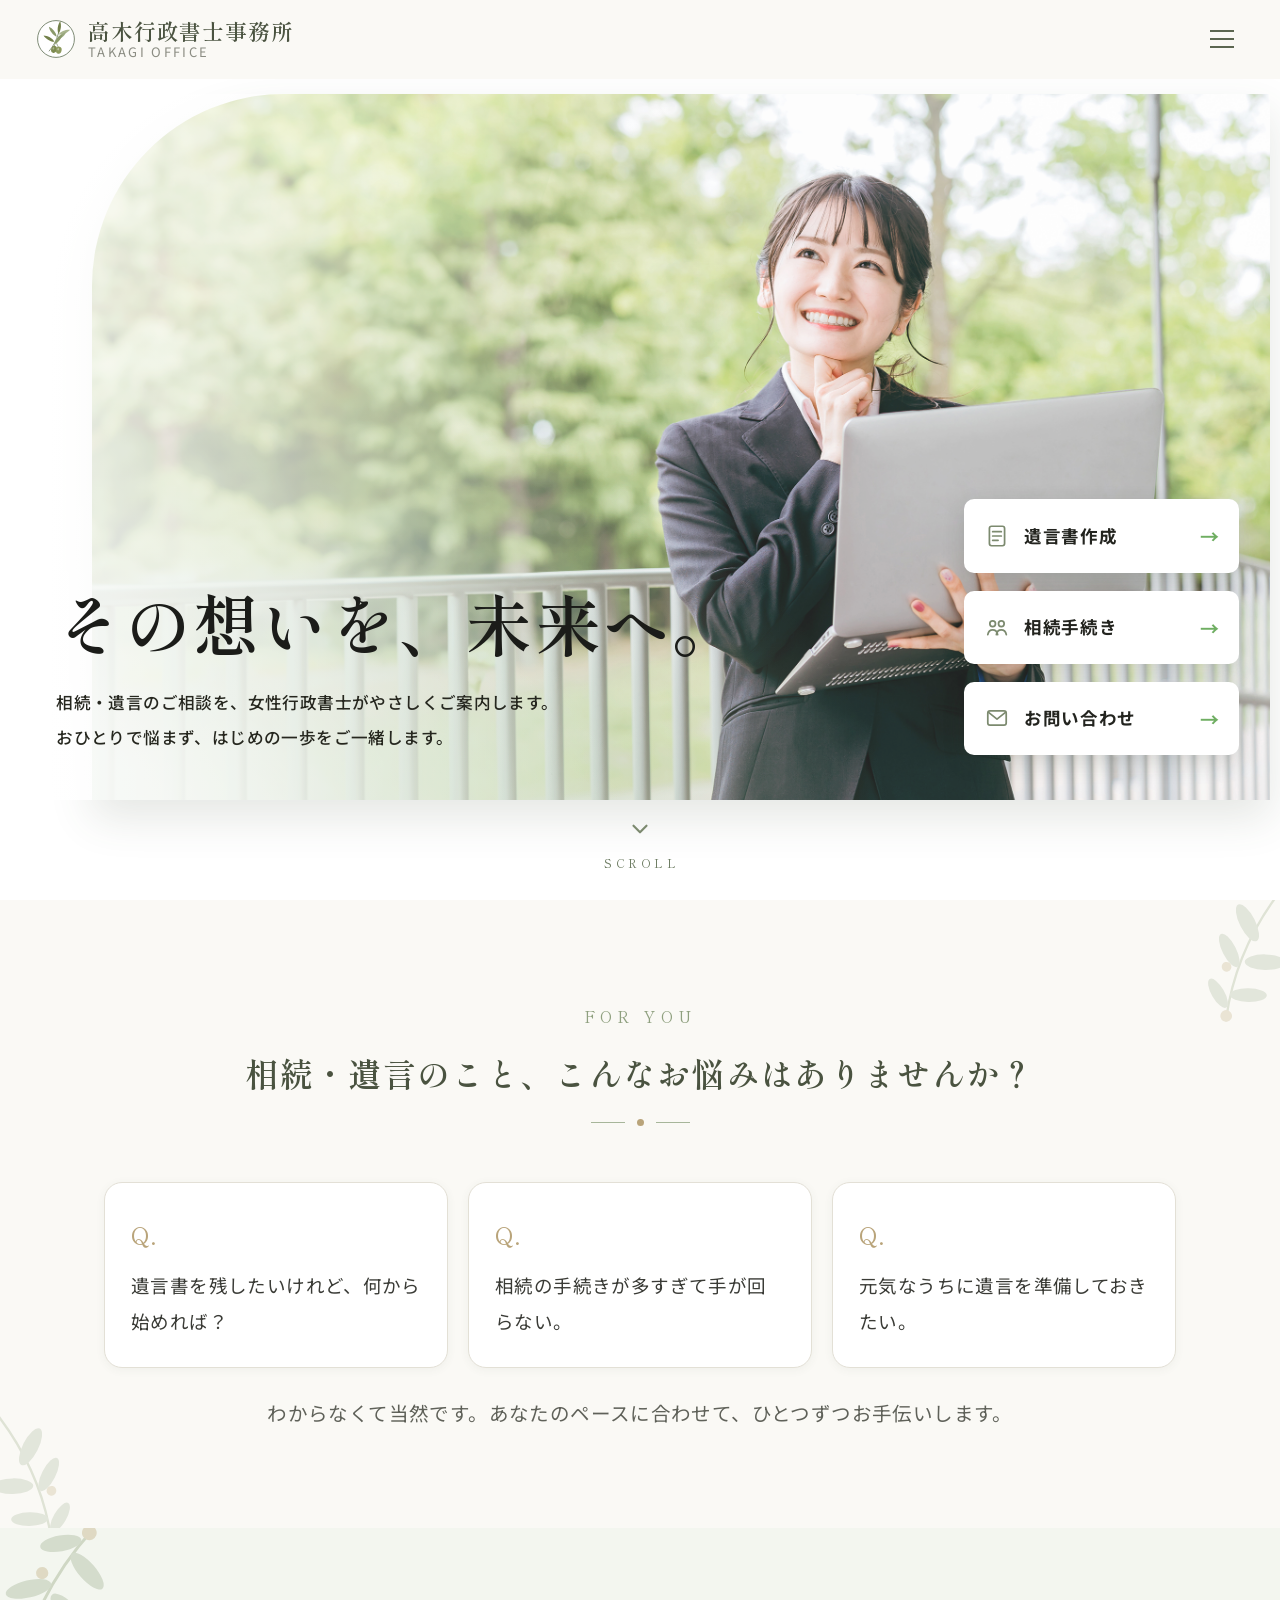
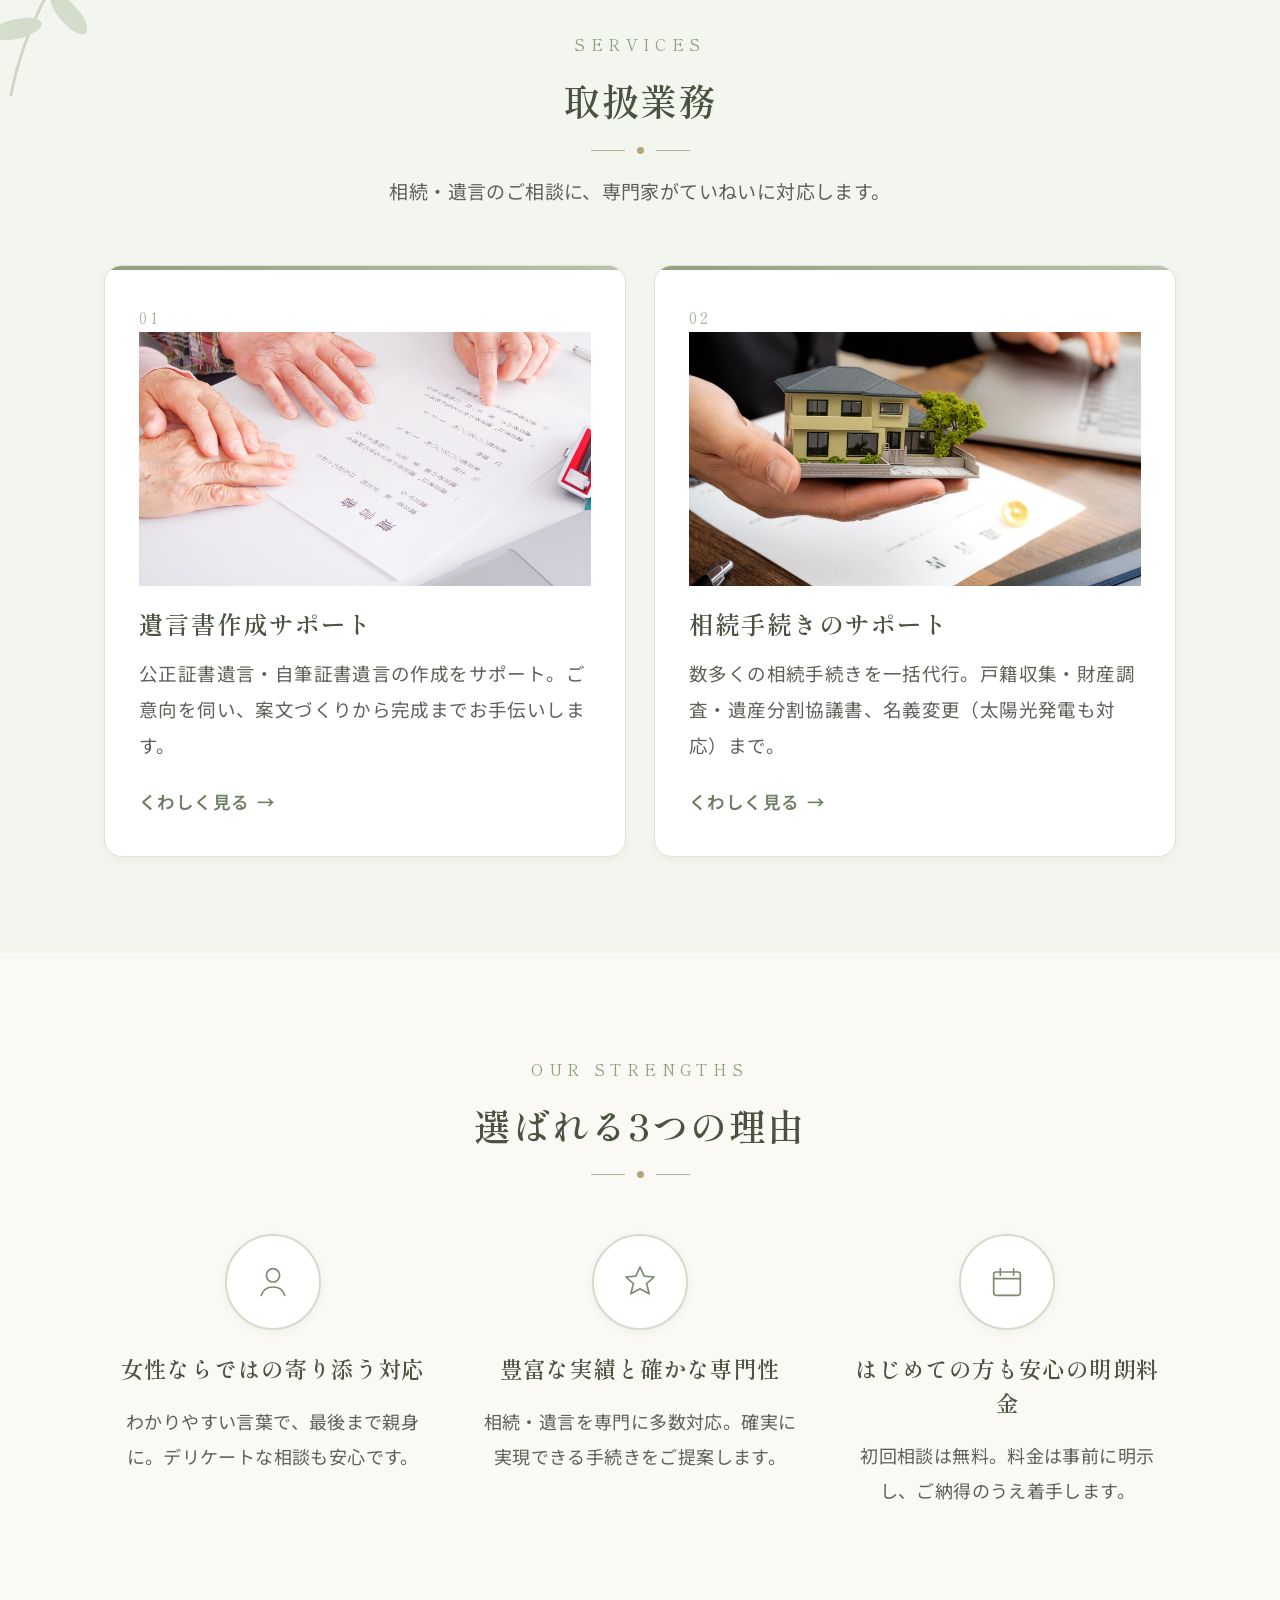
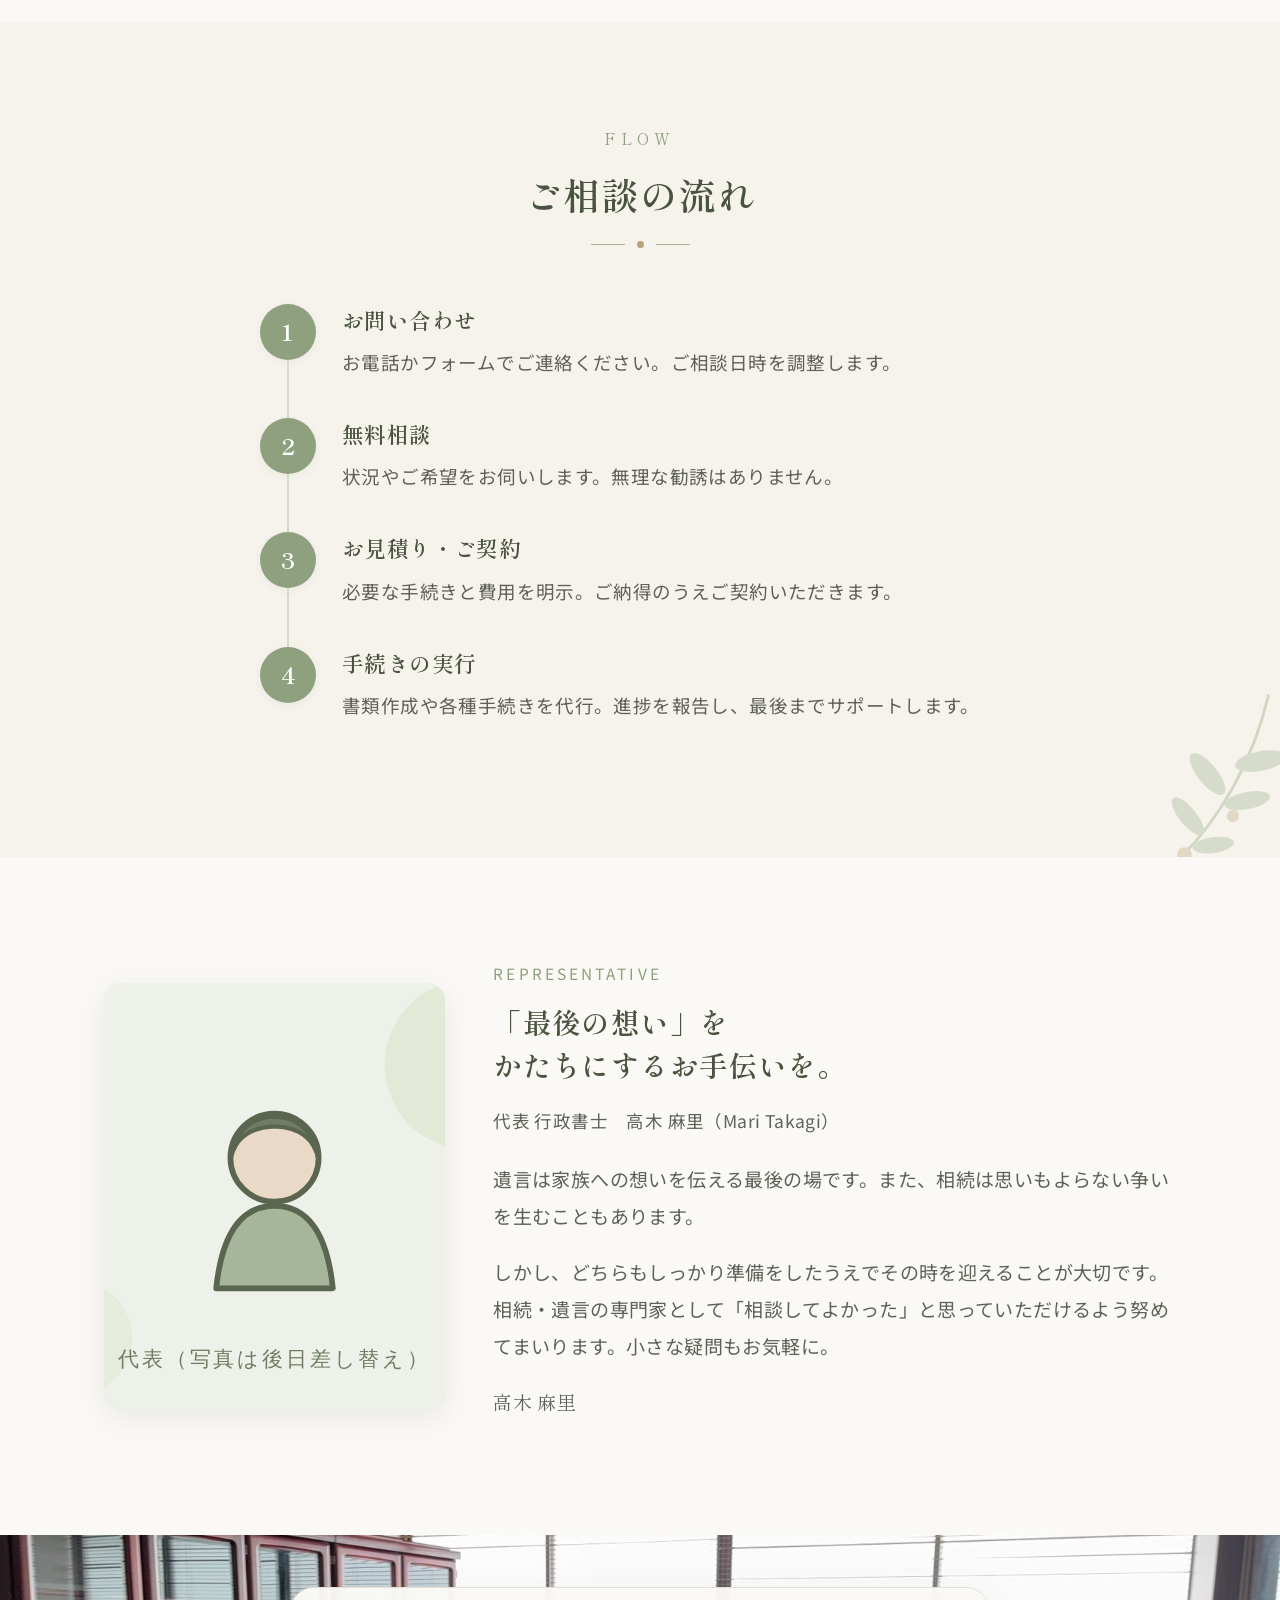
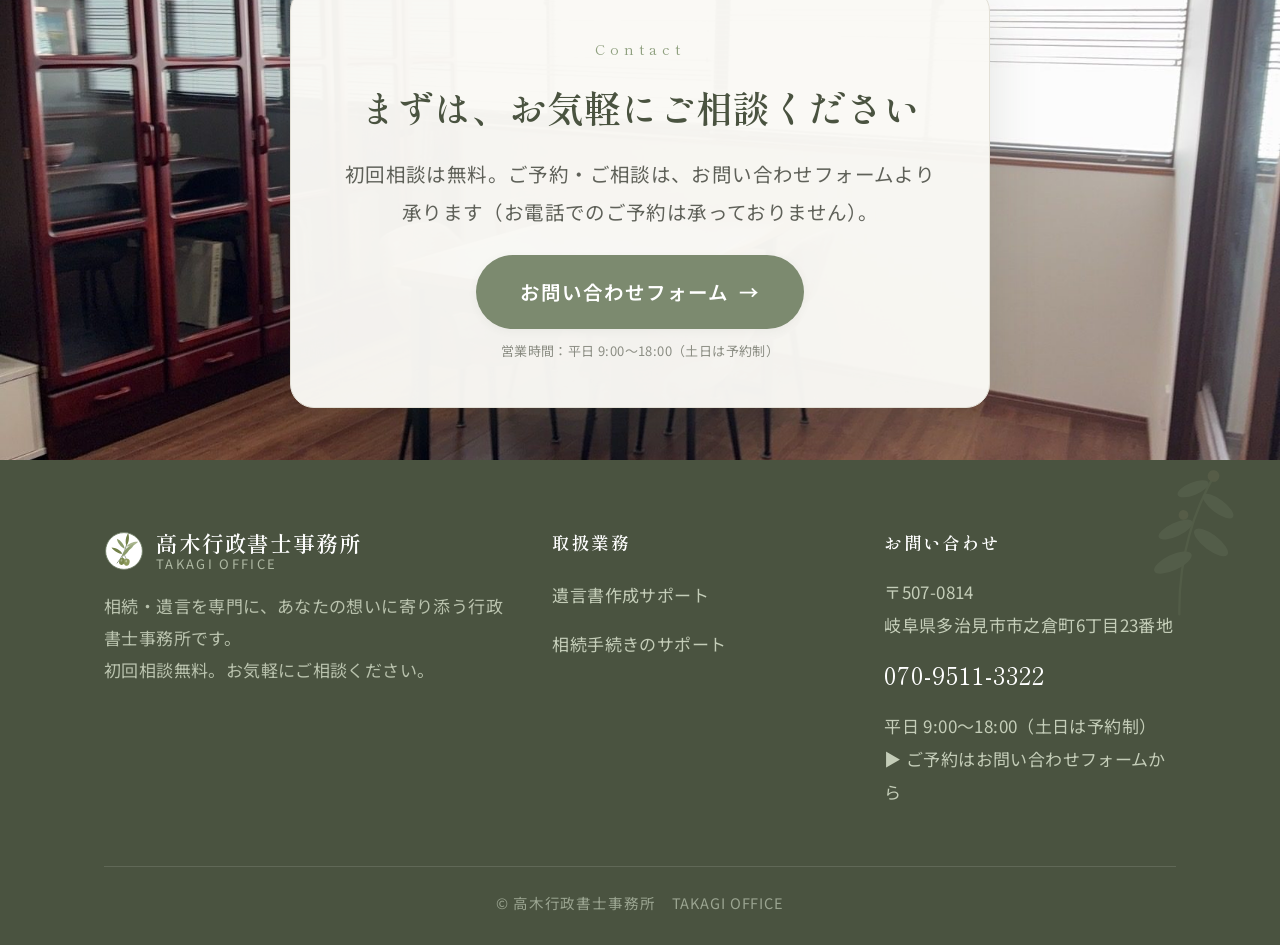
==== commit 2e190e96: "修正" ====
--- a/index.html
+++ b/index.html
@@ -198,13 +198,13 @@
       </div>
       <div class="profile-body">
         <span class="role">REPRESENTATIVE</span>
-        <h2>「最後の想い」を、<br>かたちにするお手伝いを。</h2>
+        <h2>「最後の想い」を<br>かたちにするお手伝いを。</h2>
         <p class="name">代表 行政書士　高木 麻里（Mari Takagi）</p>
         <p>
-相続や遺言には、ご家族への想いが込められています。手続きを「こなす」のではなく、おひとりの想いに耳を傾けることを大切にしています。
+遺言は家族への想いを伝える最後の場です。また、相続は思いもよらない争いを生むこともあります。
         </p>
         <p>
-専門用語はできるだけ使わず、わかりやすく。「相談してよかった」と思っていただけるよう努めます。小さな疑問もお気軽に。
+しかし、どちらもしっかり準備をしたうえでその時を迎えることが大切です。相続・遺言の専門家として「相談してよかった」と思っていただけるよう努めてまいります。小さな疑問もお気軽に。
         </p>
         <p class="profile-sign">高木 麻里</p>
       </div>
--- a/css/style.css
+++ b/css/style.css
@@ -191,7 +191,8 @@
 
 /* パンくず */
 .breadcrumb { background: var(--paper); border-bottom: 1px solid var(--line); }
-.breadcrumb ol { display:flex; flex-wrap:wrap; gap:8px; padding: 14px 0; font-size: 17px; color: var(--ink-mute); }
+.breadcrumb ol { list-style: none; margin: 0; padding: 14px 0; display:flex; flex-wrap:wrap; align-items:center; gap:8px; font-size: 17px; color: var(--ink-mute); }
+.breadcrumb li { display:flex; align-items:center; }
 .breadcrumb a:hover { color: var(--olive-700); }
 .breadcrumb li:not(:last-child)::after { content:"›"; margin-left:8px; color: var(--olive-400); }
 
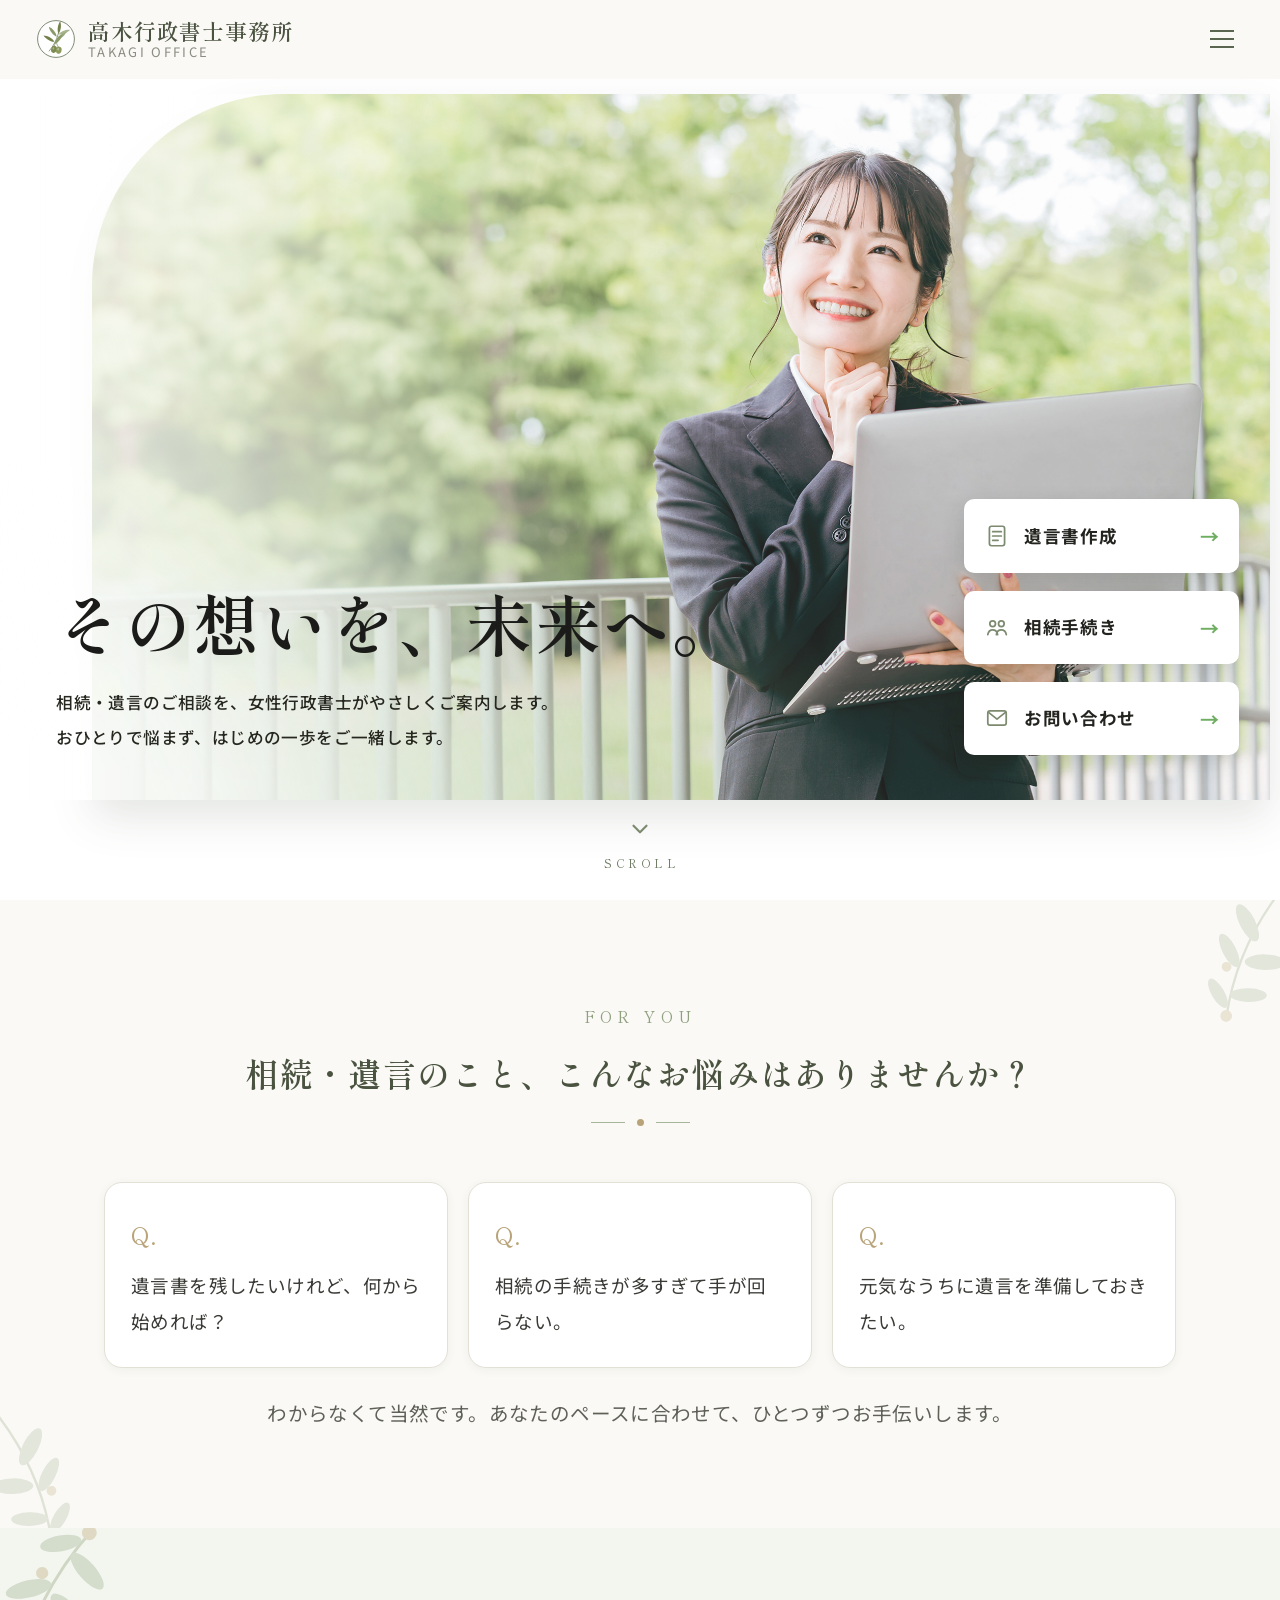
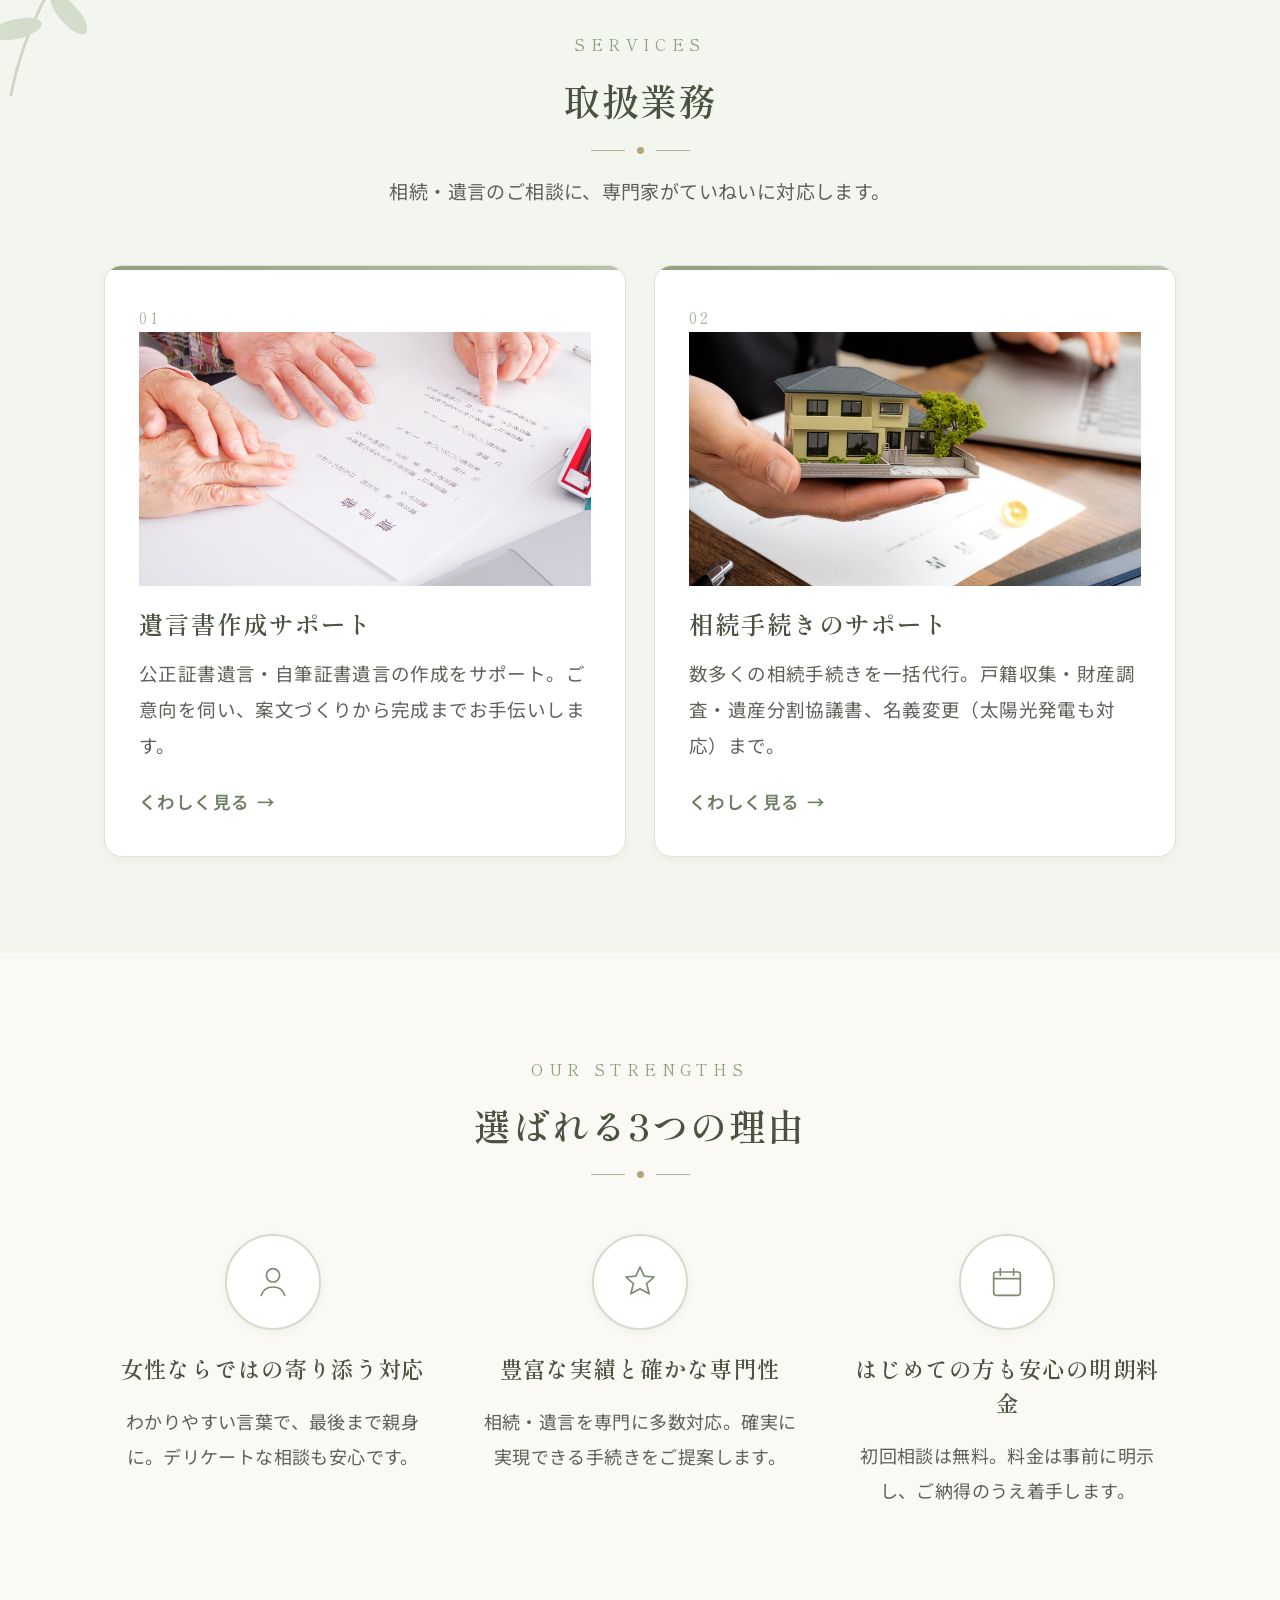
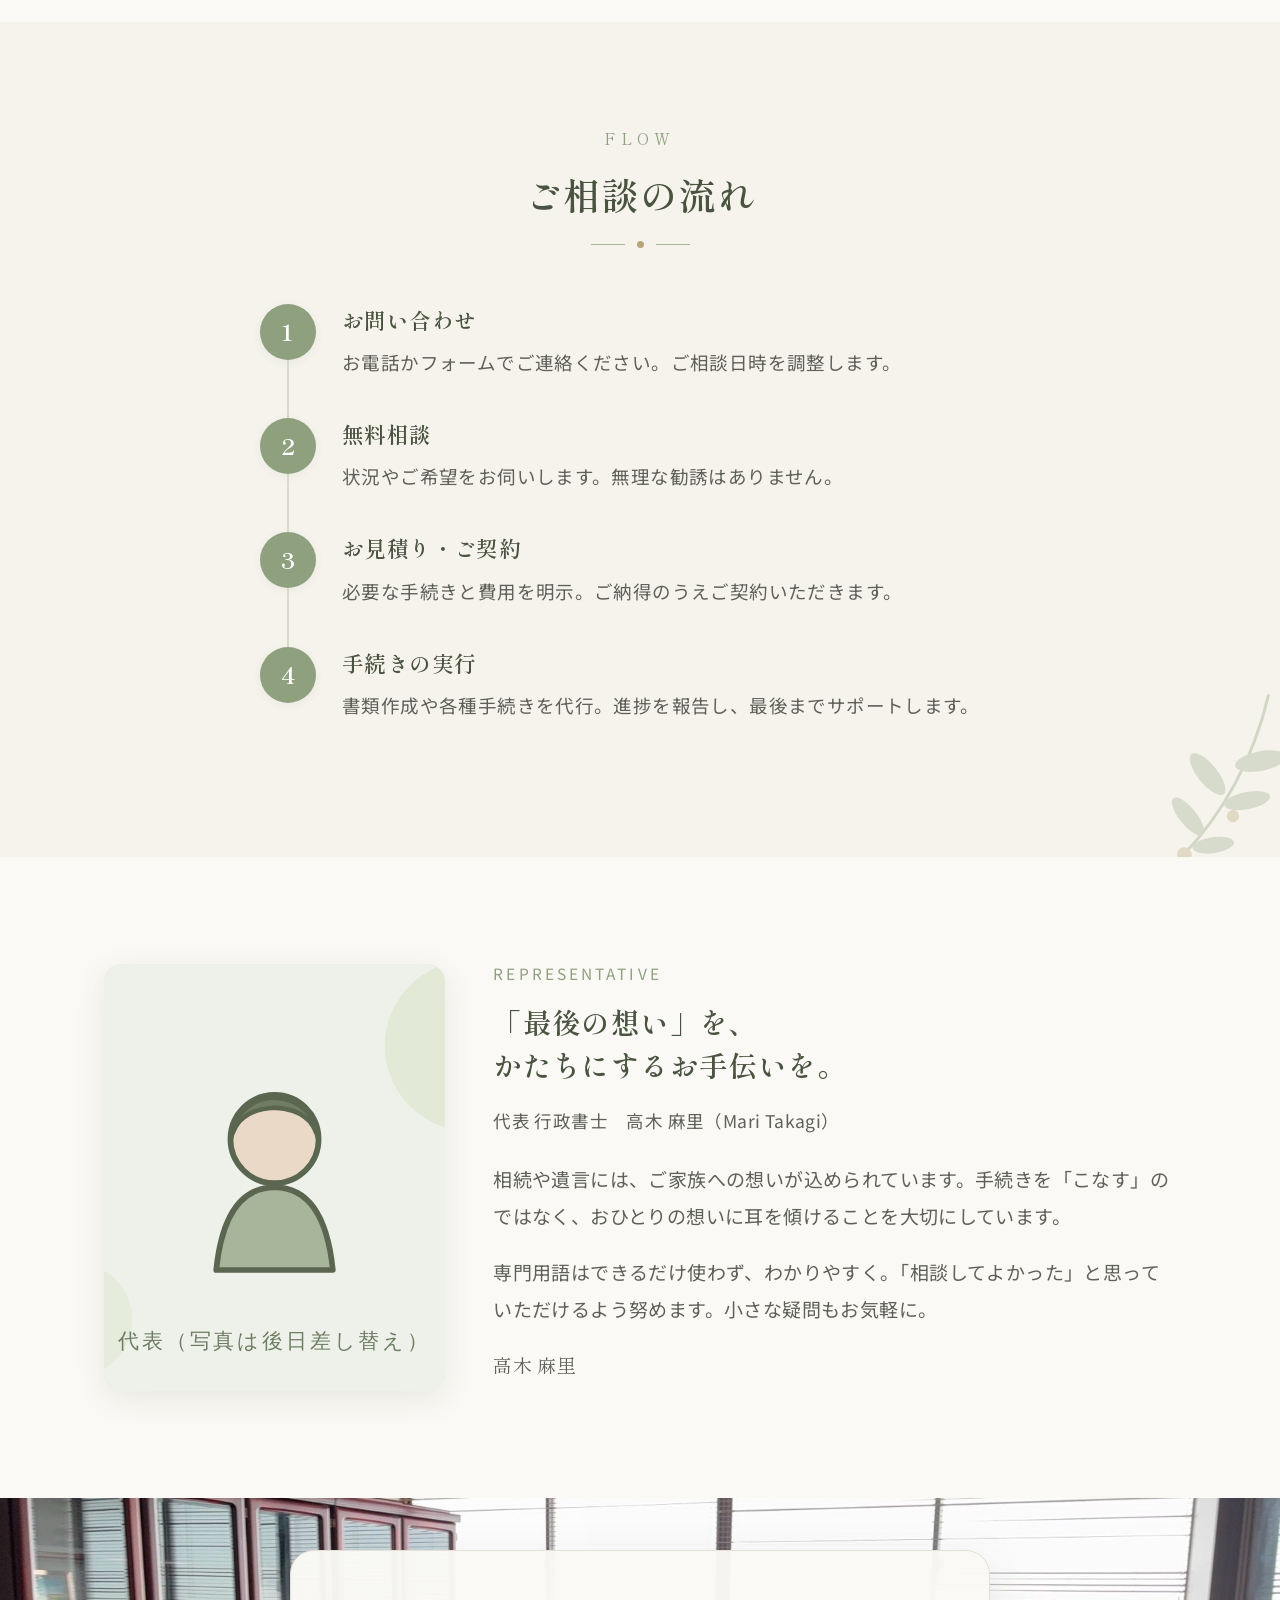
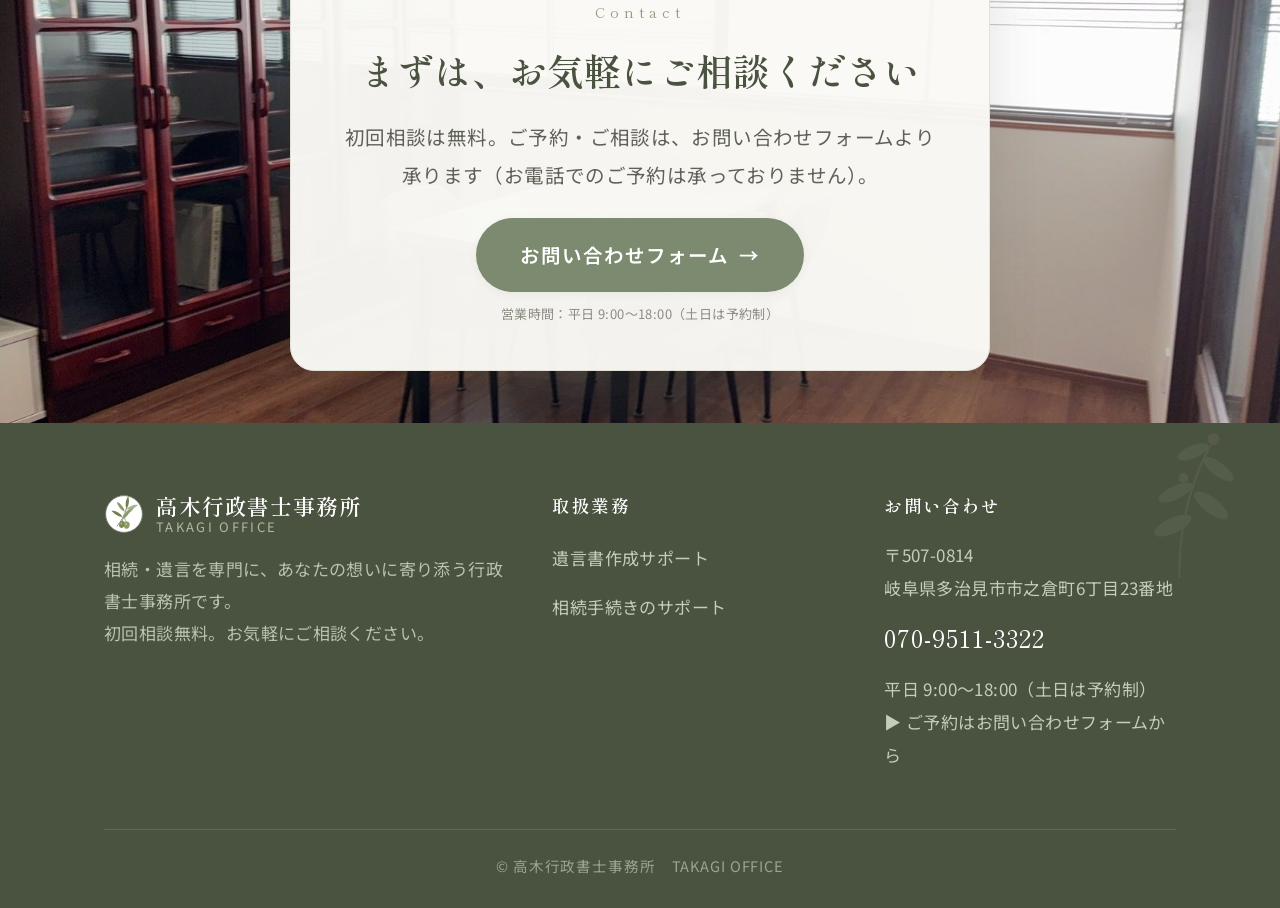
==== commit a4fcdecd: "アニメーションを追加" ====
--- a/index.html
+++ b/index.html
@@ -10,8 +10,8 @@
 <link rel="preconnect" href="https://fonts.googleapis.com">
 <link rel="preconnect" href="https://fonts.gstatic.com" crossorigin>
 <link href="https://fonts.googleapis.com/css2?family=Noto+Sans+JP:wght@400;500;600;700&family=Shippori+Mincho:wght@500;600;700&family=Yusei+Magic&display=swap" rel="stylesheet">
-<link rel="stylesheet" href="css/style.css?v=63">
-<link rel="stylesheet" href="css/home.css?v=63">
+<link rel="stylesheet" href="css/style.css?v=64">
+<link rel="stylesheet" href="css/home.css?v=64">
 </head>
 <body>
 <!-- スプラッシュ画面 -->
@@ -198,13 +198,13 @@
       </div>
       <div class="profile-body">
         <span class="role">REPRESENTATIVE</span>
-        <h2>「最後の想い」を<br>かたちにするお手伝いを。</h2>
+        <h2>「最後の想い」を、<br>かたちにするお手伝いを。</h2>
         <p class="name">代表 行政書士　高木 麻里（Mari Takagi）</p>
         <p>
-遺言は家族への想いを伝える最後の場です。また、相続は思いもよらない争いを生むこともあります。
+相続や遺言には、ご家族への想いが込められています。手続きを「こなす」のではなく、おひとりの想いに耳を傾けることを大切にしています。
         </p>
         <p>
-しかし、どちらもしっかり準備をしたうえでその時を迎えることが大切です。相続・遺言の専門家として「相談してよかった」と思っていただけるよう努めてまいります。小さな疑問もお気軽に。
+専門用語はできるだけ使わず、わかりやすく。「相談してよかった」と思っていただけるよう努めます。小さな疑問もお気軽に。
         </p>
         <p class="profile-sign">高木 麻里</p>
       </div>
@@ -268,6 +268,6 @@
   <a class="fc-mail" href="contact.html"><svg width="18" height="18" viewBox="0 0 24 24" fill="none" aria-hidden="true"><rect x="3" y="5" width="18" height="14" rx="2.5" stroke="currentColor" stroke-width="2"/><path d="M4.5 8l7.5 5.5L19.5 8" stroke="currentColor" stroke-width="2" stroke-linecap="round" fill="none"/></svg>無料相談</a>
 </div>
 
-<script src="js/main.js?v=63"></script>
+<script src="js/main.js?v=64"></script>
 </body>
 </html>
--- a/css/home.css
+++ b/css/home.css
@@ -368,8 +368,22 @@
 .hero-photo .hero-slide {
   position: absolute; inset: 0;
   opacity: 0; transition: opacity 1.4s ease;
-}
-.hero-photo .hero-slide.is-active { opacity: 1; }
+  will-change: transform, opacity;
+}
+.hero-photo .hero-slide.is-active {
+  opacity: 1;
+  animation: heroKenburns 5.5s ease-out forwards;
+}
+/* フェードアウト中はズームの最終値を維持（カクつき防止） */
+.hero-photo .hero-slide.is-leaving { transform: scale(1.08); }
+@keyframes heroKenburns {
+  from { transform: scale(1); }
+  to   { transform: scale(1.08); }
+}
+@media (prefers-reduced-motion: reduce) {
+  .hero-photo .hero-slide.is-active { animation: none; }
+  .hero-photo .hero-slide.is-leaving { transform: none; }
+}
 
 /* ---------- ヒーロー下のスクロールインジケーター ---------- */
 .hero .hero-scroll {
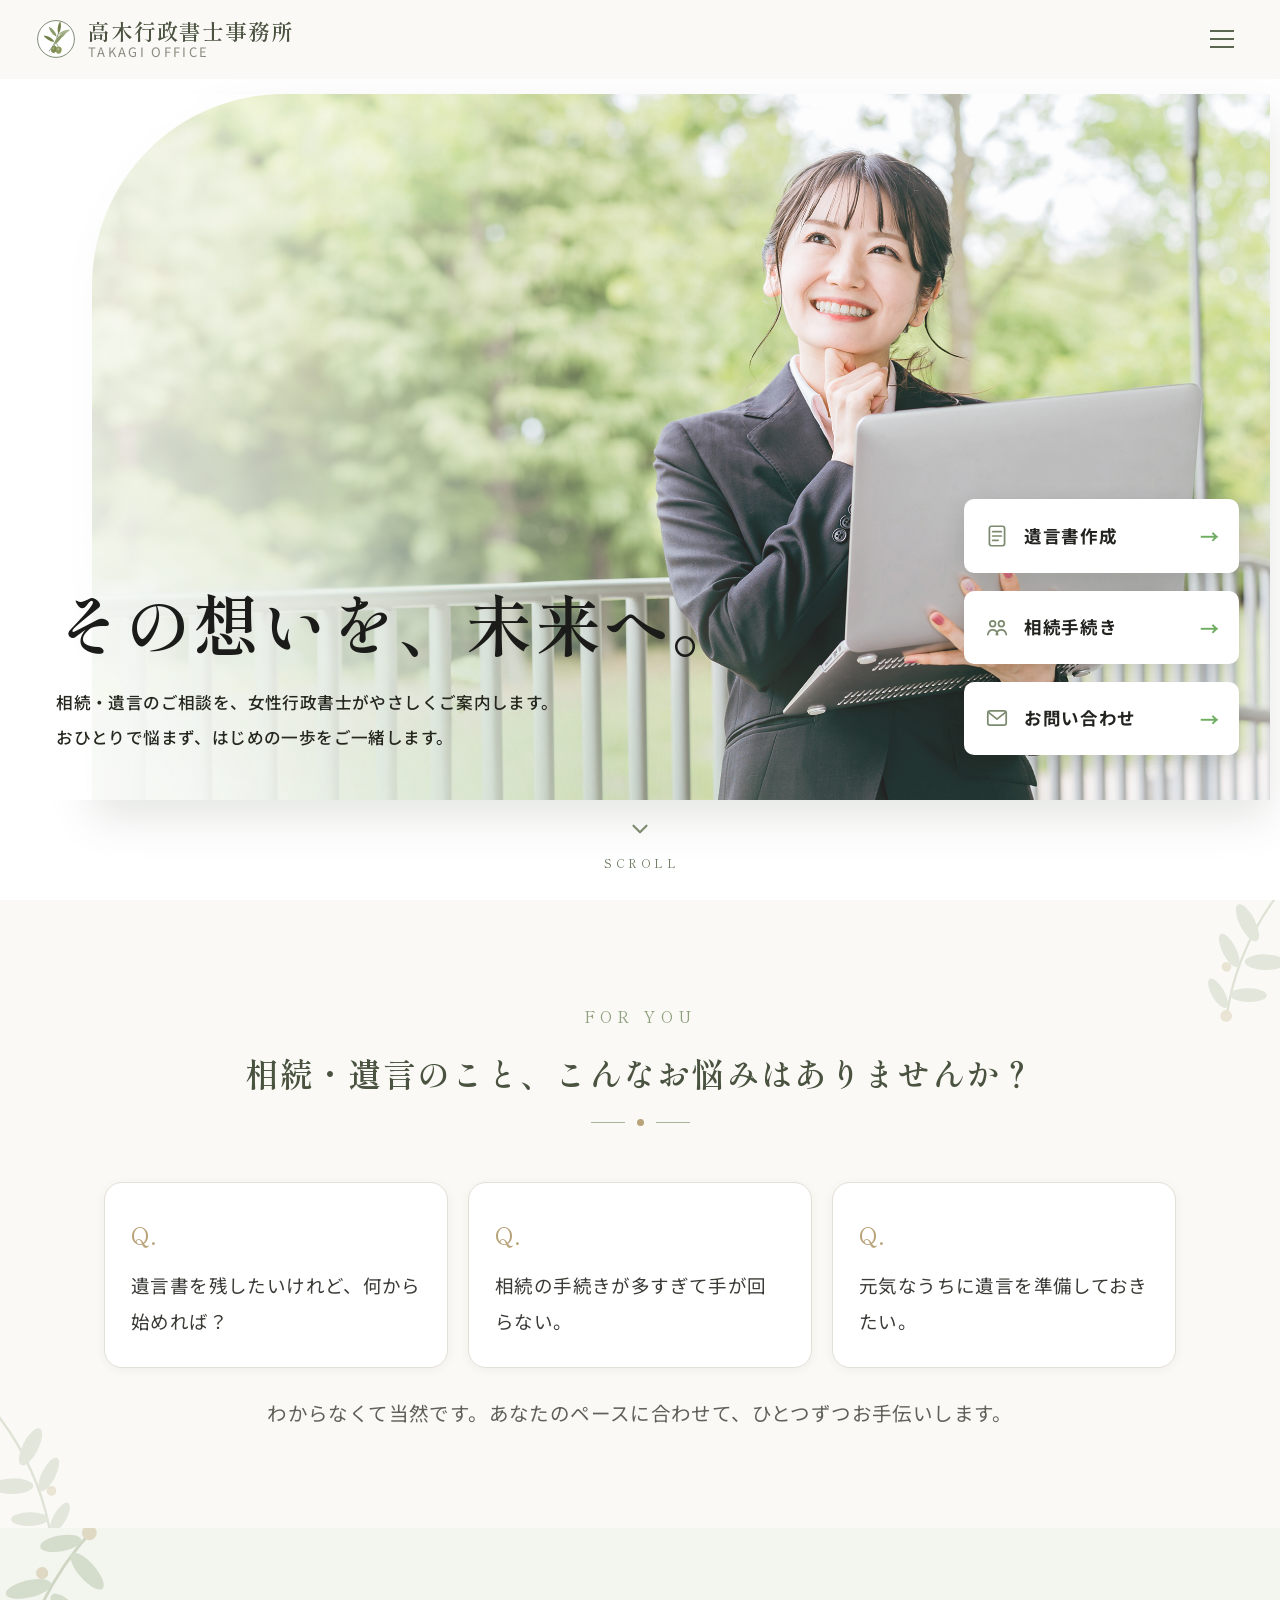
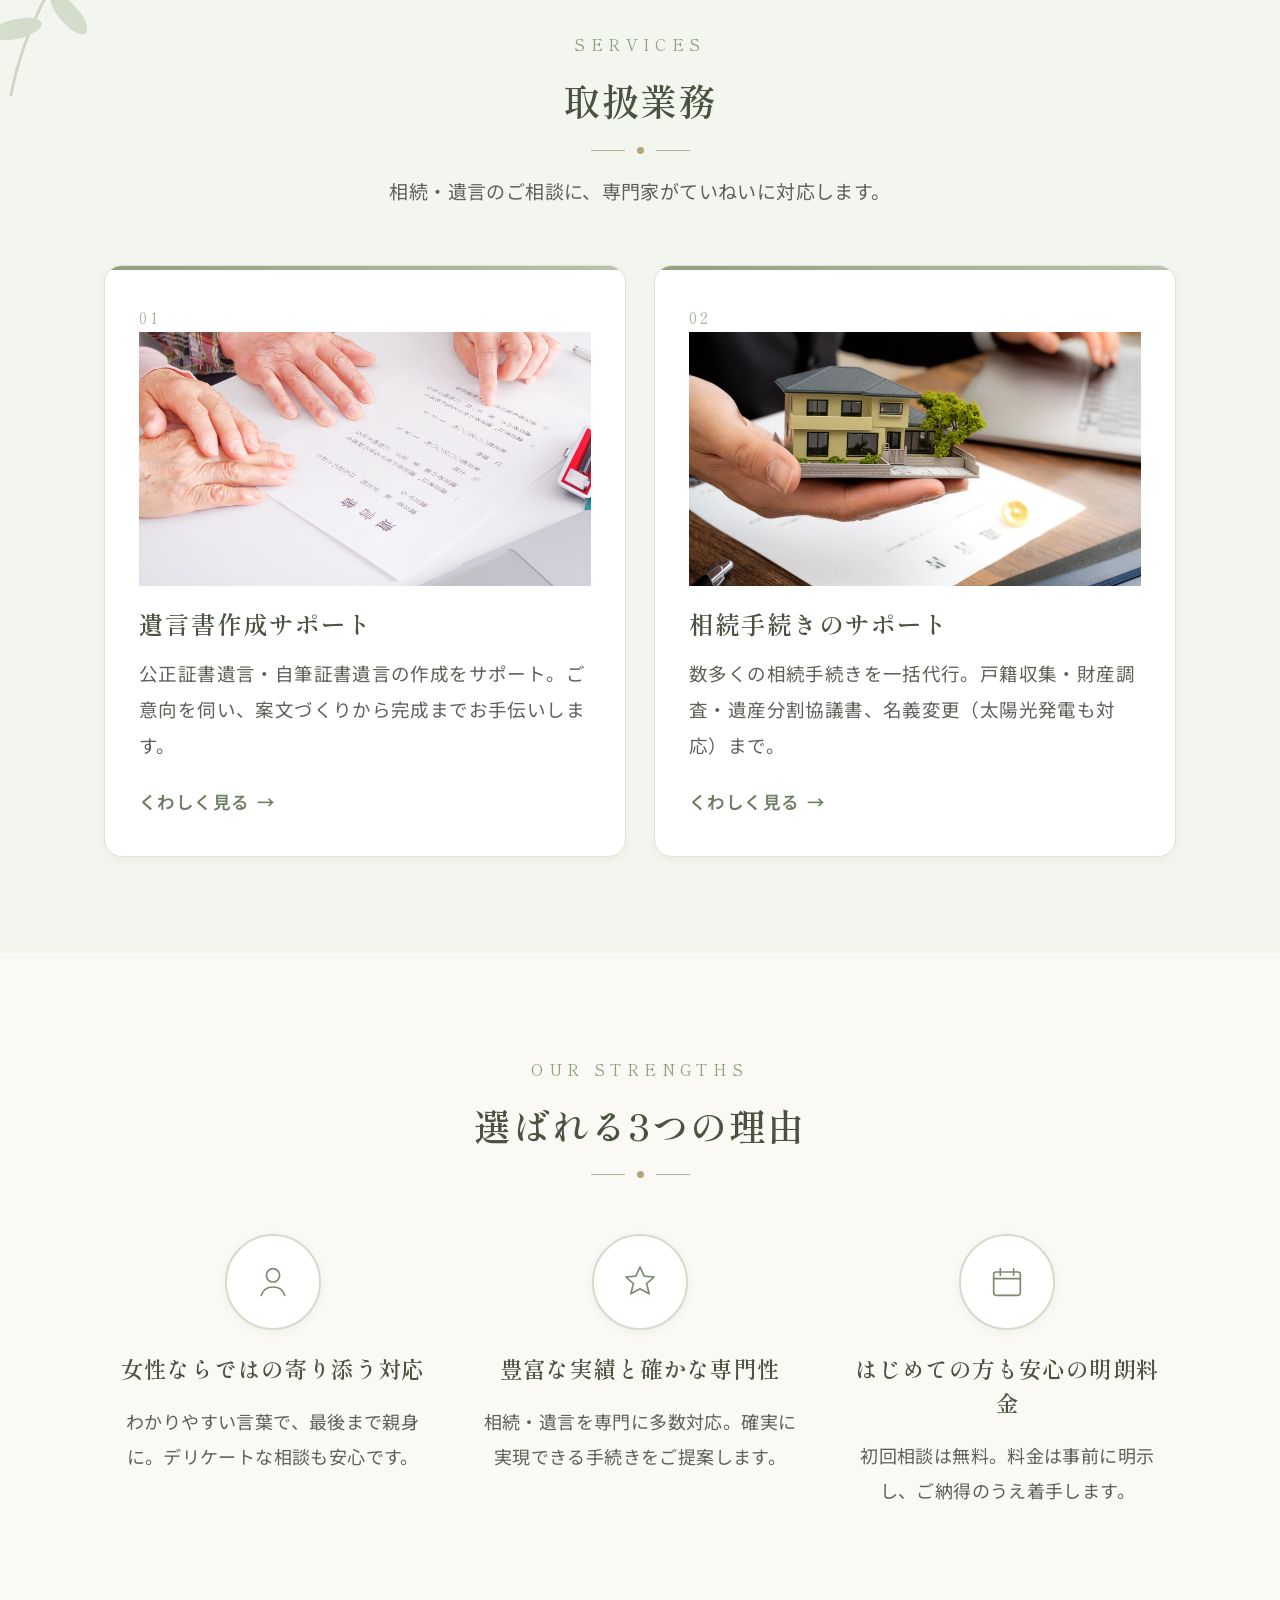
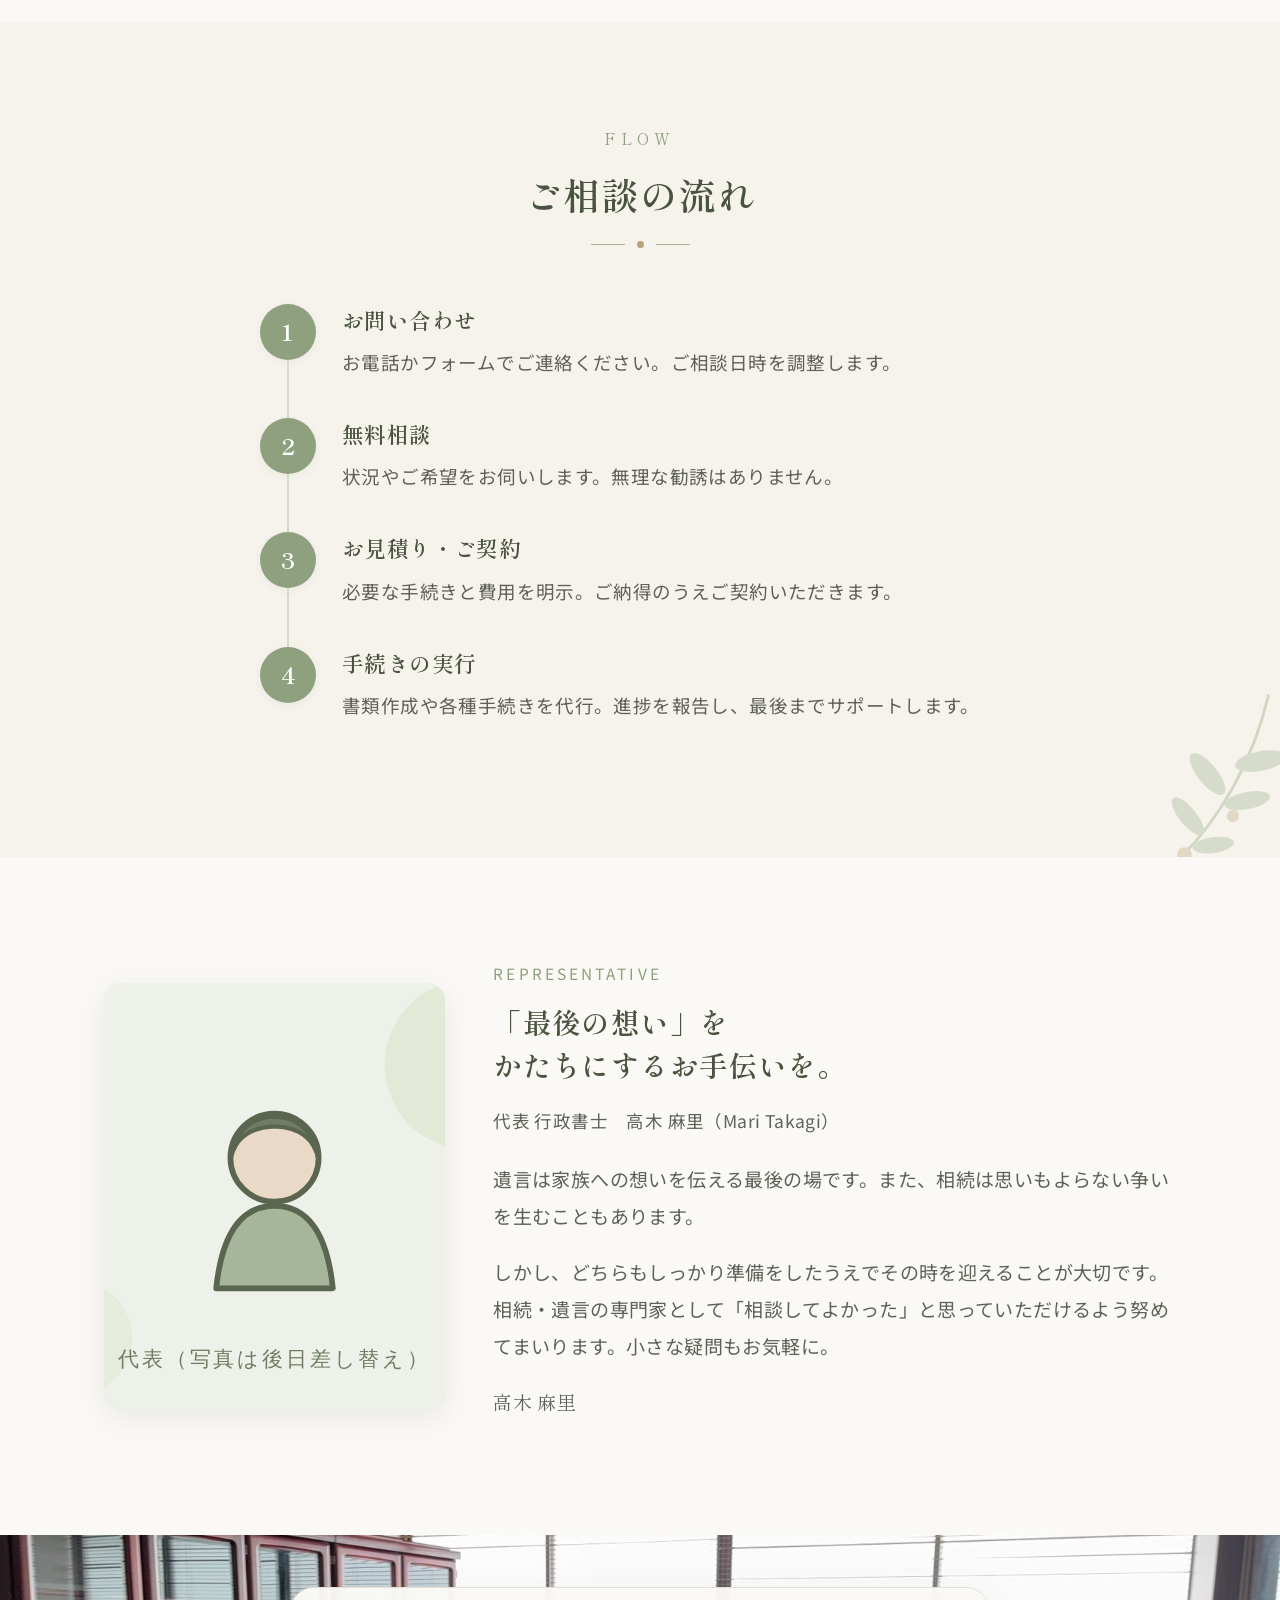
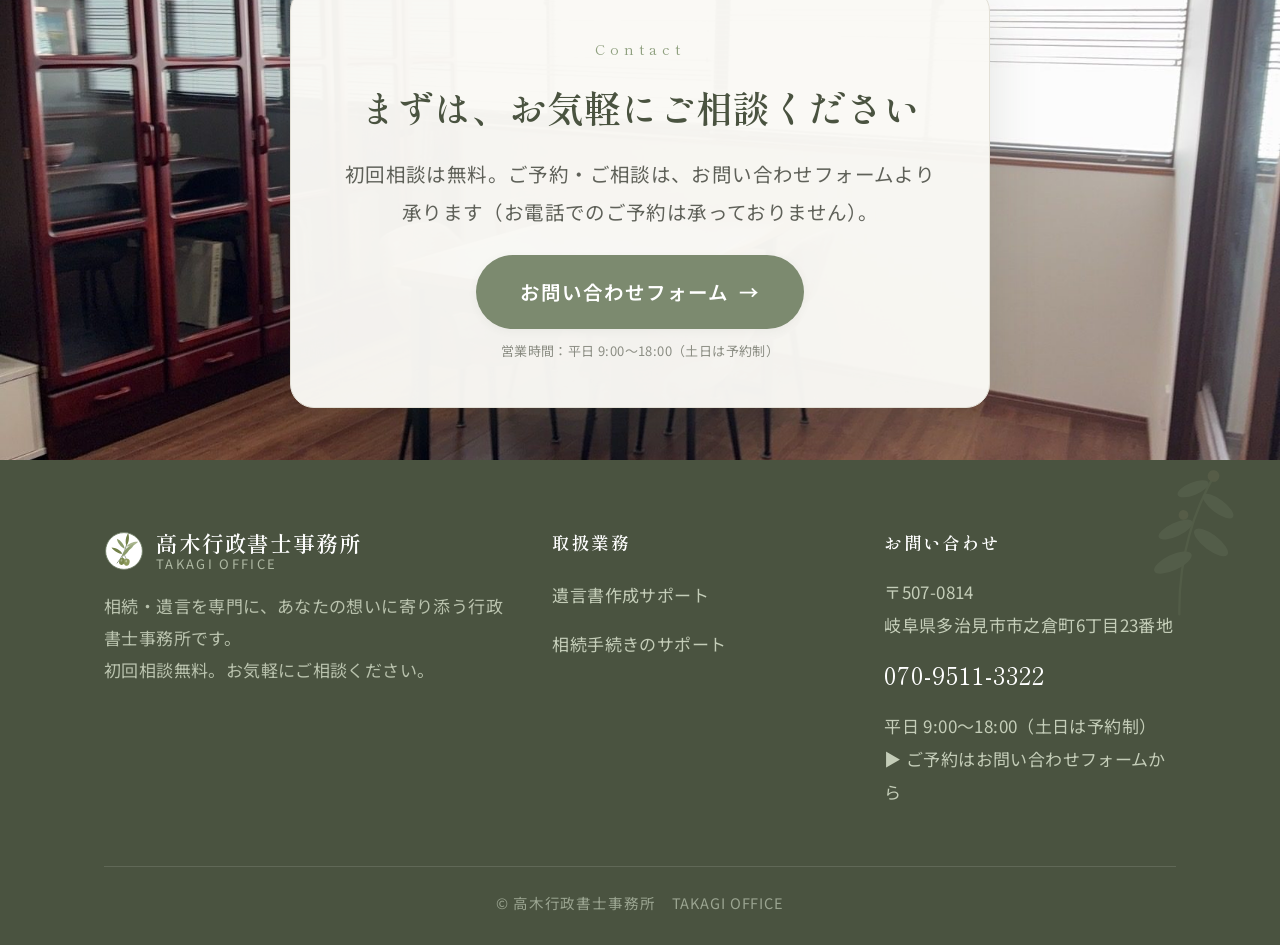
==== commit 00ca50b4: "言葉を変更s" ====
--- a/index.html
+++ b/index.html
@@ -10,8 +10,8 @@
 <link rel="preconnect" href="https://fonts.googleapis.com">
 <link rel="preconnect" href="https://fonts.gstatic.com" crossorigin>
 <link href="https://fonts.googleapis.com/css2?family=Noto+Sans+JP:wght@400;500;600;700&family=Shippori+Mincho:wght@500;600;700&family=Yusei+Magic&display=swap" rel="stylesheet">
-<link rel="stylesheet" href="css/style.css?v=64">
-<link rel="stylesheet" href="css/home.css?v=64">
+<link rel="stylesheet" href="css/style.css?v=63">
+<link rel="stylesheet" href="css/home.css?v=63">
 </head>
 <body>
 <!-- スプラッシュ画面 -->
@@ -198,13 +198,13 @@
       </div>
       <div class="profile-body">
         <span class="role">REPRESENTATIVE</span>
-        <h2>「最後の想い」を、<br>かたちにするお手伝いを。</h2>
+        <h2>「最後の想い」を<br>かたちにするお手伝いを。</h2>
         <p class="name">代表 行政書士　高木 麻里（Mari Takagi）</p>
         <p>
-相続や遺言には、ご家族への想いが込められています。手続きを「こなす」のではなく、おひとりの想いに耳を傾けることを大切にしています。
+遺言は家族への想いを伝える最後の場です。また、相続は思いもよらない争いを生むこともあります。
         </p>
         <p>
-専門用語はできるだけ使わず、わかりやすく。「相談してよかった」と思っていただけるよう努めます。小さな疑問もお気軽に。
+しかし、どちらもしっかり準備をしたうえでその時を迎えることが大切です。相続・遺言の専門家として「相談してよかった」と思っていただけるよう努めてまいります。小さな疑問もお気軽に。
         </p>
         <p class="profile-sign">高木 麻里</p>
       </div>
@@ -268,6 +268,6 @@
   <a class="fc-mail" href="contact.html"><svg width="18" height="18" viewBox="0 0 24 24" fill="none" aria-hidden="true"><rect x="3" y="5" width="18" height="14" rx="2.5" stroke="currentColor" stroke-width="2"/><path d="M4.5 8l7.5 5.5L19.5 8" stroke="currentColor" stroke-width="2" stroke-linecap="round" fill="none"/></svg>無料相談</a>
 </div>
 
-<script src="js/main.js?v=64"></script>
+<script src="js/main.js?v=63"></script>
 </body>
 </html>
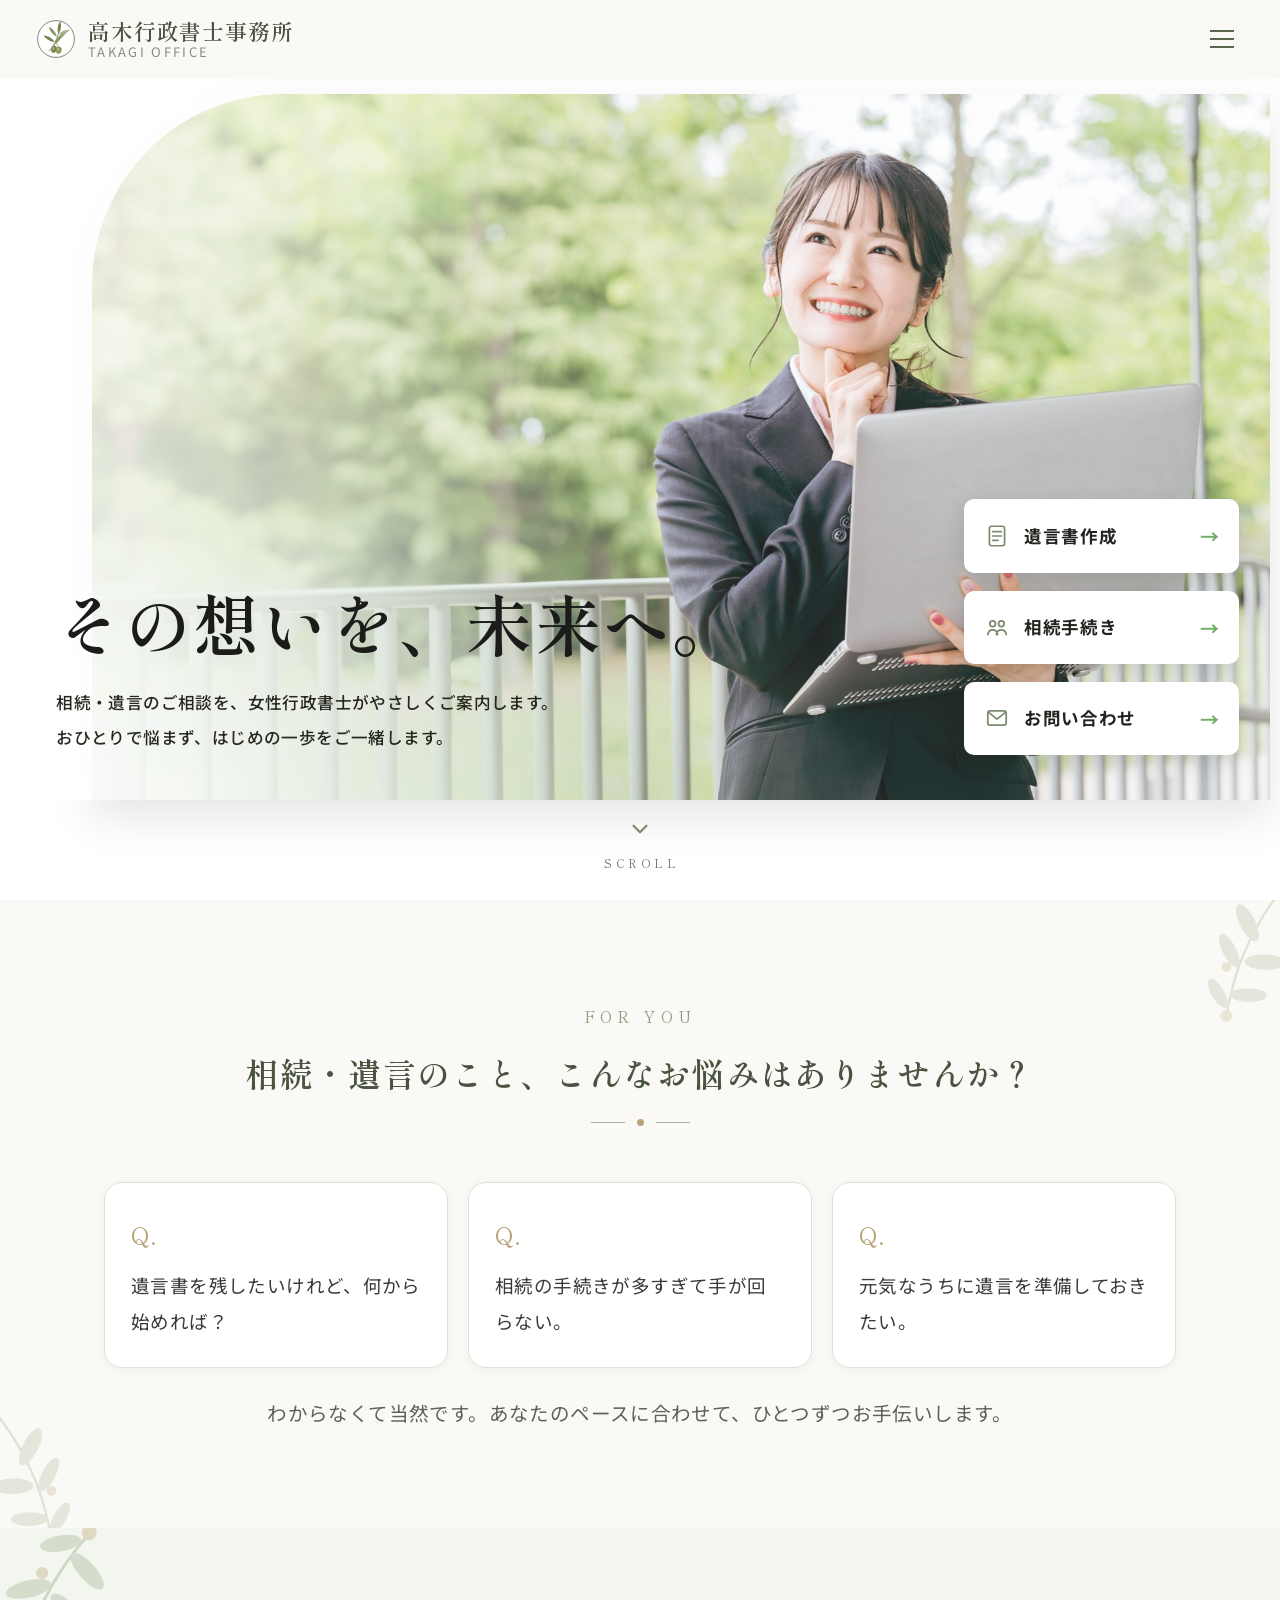
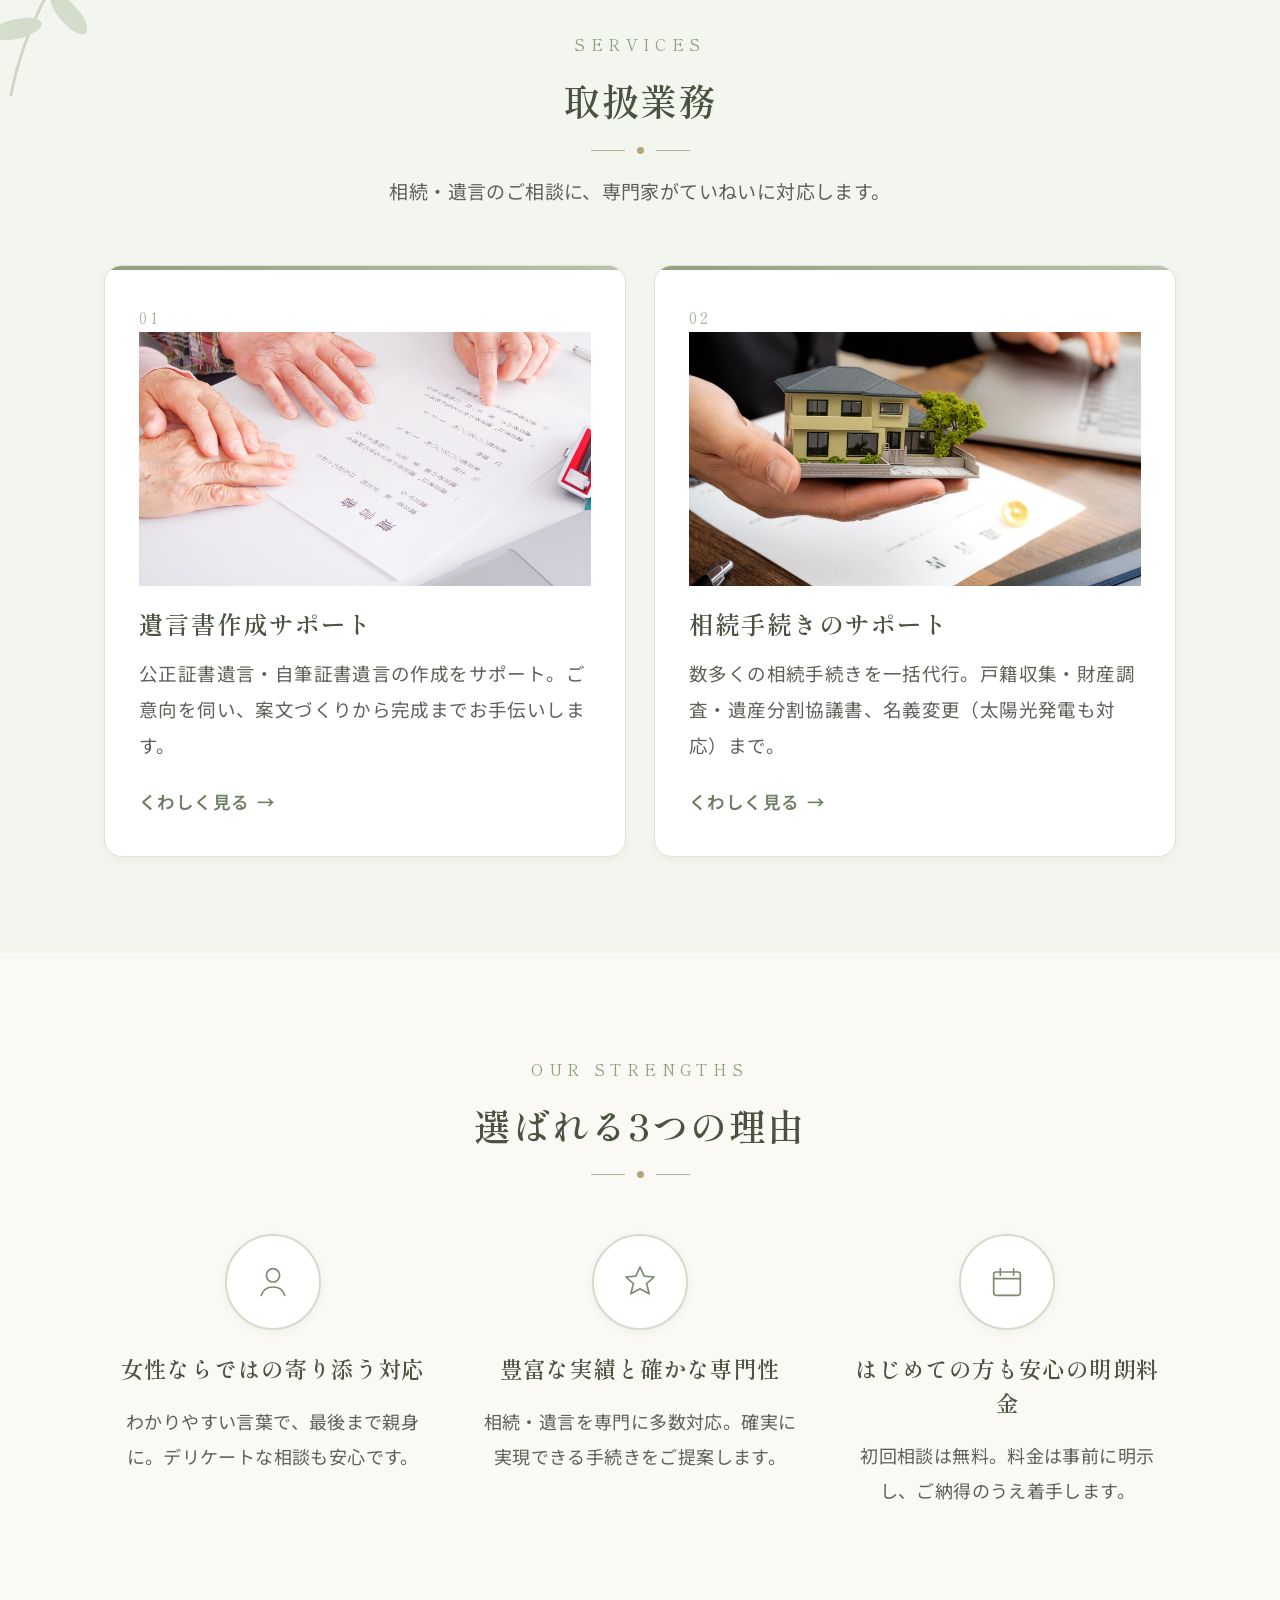
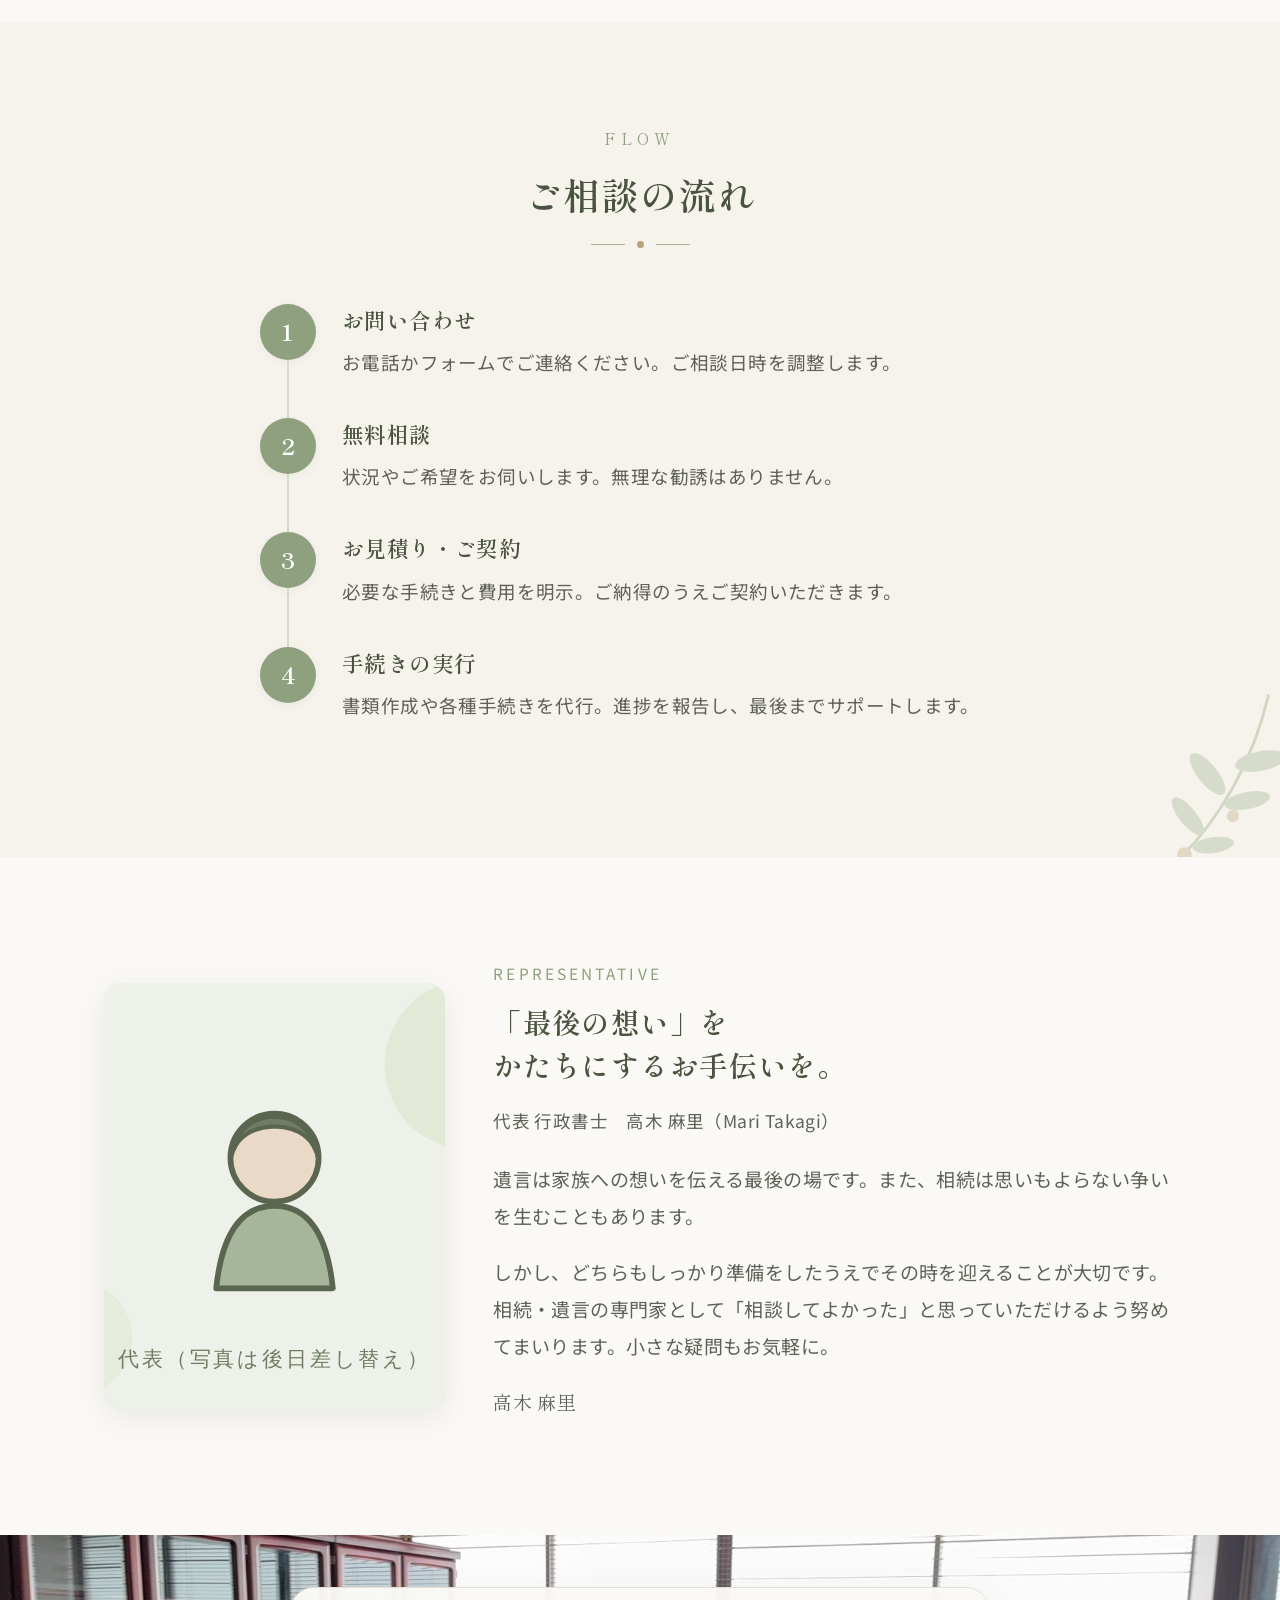
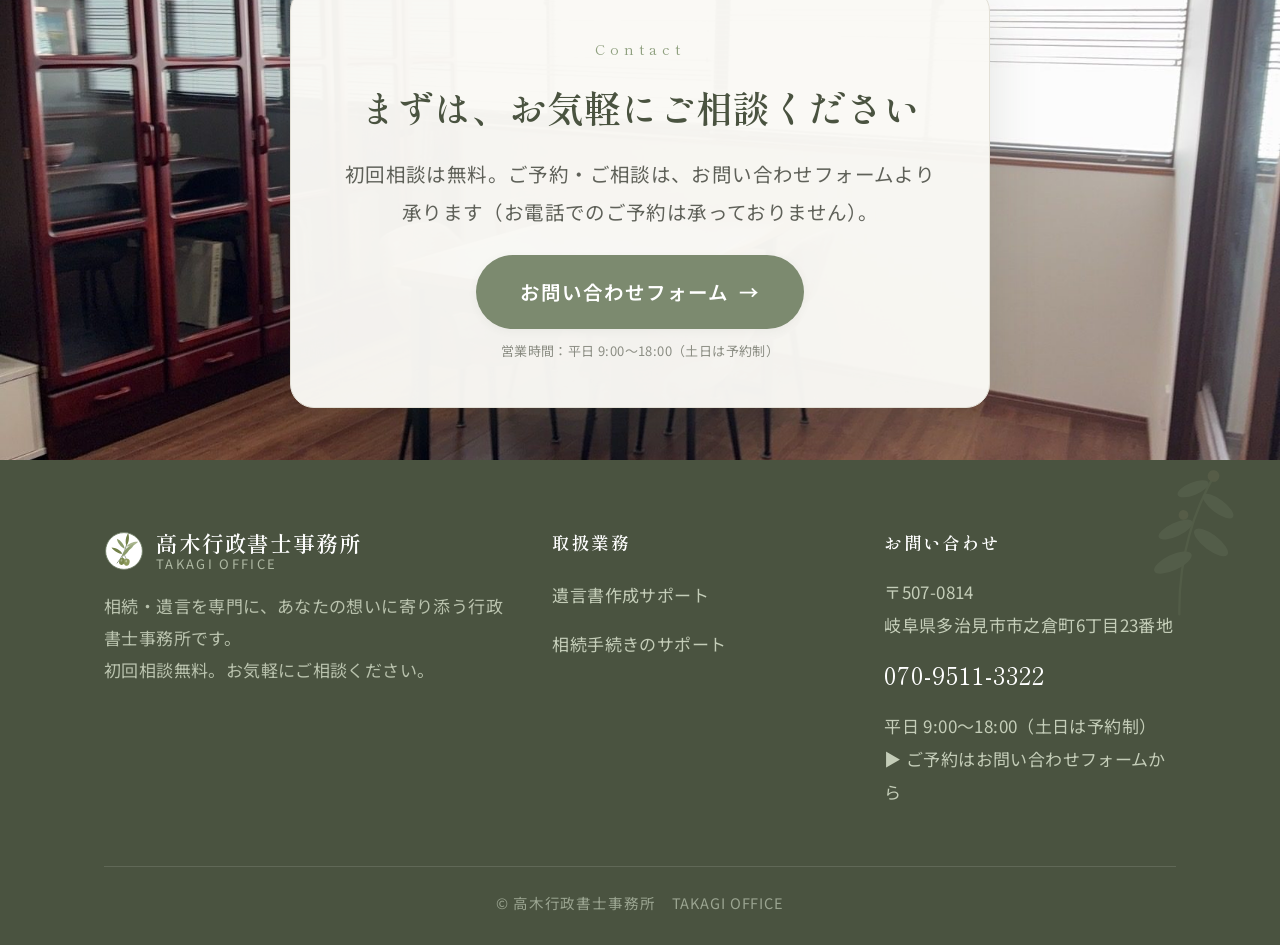
==== commit 4c96f8ed: "スマホ UI向上" ====
--- a/index.html
+++ b/index.html
@@ -10,8 +10,8 @@
 <link rel="preconnect" href="https://fonts.googleapis.com">
 <link rel="preconnect" href="https://fonts.gstatic.com" crossorigin>
 <link href="https://fonts.googleapis.com/css2?family=Noto+Sans+JP:wght@400;500;600;700&family=Shippori+Mincho:wght@500;600;700&family=Yusei+Magic&display=swap" rel="stylesheet">
-<link rel="stylesheet" href="css/style.css?v=63">
-<link rel="stylesheet" href="css/home.css?v=63">
+<link rel="stylesheet" href="css/style.css?v=65">
+<link rel="stylesheet" href="css/home.css?v=65">
 </head>
 <body>
 <!-- スプラッシュ画面 -->
@@ -101,7 +101,7 @@
   <div class="container">
     <div class="sec-head">
       <span class="en">For You</span>
-      <h2>相続・遺言のこと、<br class="sp-only">こんなお悩みはありませんか？</h2>
+      <h2><span class="kb">相続・遺言のこと、</span><br class="sp-only"><span class="kb">こんなお悩みは</span><span class="kb">ありませんか？</span></h2>
       <div class="deco"><span></span></div>
     </div>
     <div class="worry-list">
@@ -217,7 +217,7 @@
   <div class="container">
     <div class="cta-card">
       <span class="en">Contact</span>
-      <h2>まずは、お気軽にご相談ください</h2>
+      <h2><span class="kb">まずは、</span><span class="kb">お気軽に</span><span class="kb">ご相談ください</span></h2>
       <p>初回相談は無料。ご予約・ご相談は、お問い合わせフォームより承ります（お電話でのご予約は承っておりません）。</p>
       <div class="cta-actions">
         <a href="contact.html" class="btn btn--lg cta-tel">お問い合わせフォーム <span class="arrow">→</span></a>
@@ -268,6 +268,6 @@
   <a class="fc-mail" href="contact.html"><svg width="18" height="18" viewBox="0 0 24 24" fill="none" aria-hidden="true"><rect x="3" y="5" width="18" height="14" rx="2.5" stroke="currentColor" stroke-width="2"/><path d="M4.5 8l7.5 5.5L19.5 8" stroke="currentColor" stroke-width="2" stroke-linecap="round" fill="none"/></svg>無料相談</a>
 </div>
 
-<script src="js/main.js?v=63"></script>
+<script src="js/main.js?v=65"></script>
 </body>
 </html>
--- a/css/style.css
+++ b/css/style.css
@@ -100,7 +100,10 @@
   padding: 15px 32px; border-radius: 999px;
   font-family: var(--sans); font-weight: 600; font-size: 18.5px;
   letter-spacing: .05em; cursor: pointer; border: none;
-}
+  white-space: nowrap;
+}
+/* 日本語をフレーズ単位で折り返すための塊 */
+.kb { display: inline-block; }
 .btn--primary { background: var(--olive-600); color: #fff; box-shadow: var(--shadow-sm); }
 .btn--primary:hover { background: var(--olive-700); transform: translateY(-2px); box-shadow: var(--shadow-md); }
 .btn--ghost { background: #fff; color: var(--olive-700); border: 1.5px solid var(--olive-300, #b7c4ab); }
@@ -343,3 +346,11 @@
 @media (max-width: 768px){
   .hero-actions .btn, .cta-actions .btn, .cta-mini .actions .btn { min-width: 0; width: 100%; }
 }
+
+/* スマホ：長いラベルのボタンが折り返さず収まるように縮小 */
+@media (max-width: 768px) {
+  .btn--lg { padding: 15px 22px; font-size: 16.5px; }
+  .cta-actions .btn, .hero-actions .btn { max-width: 100%; }
+  .cta-card .cta-actions { justify-content: stretch; }
+  .cta-card .cta-actions .btn { width: 100%; justify-content: center; }
+}
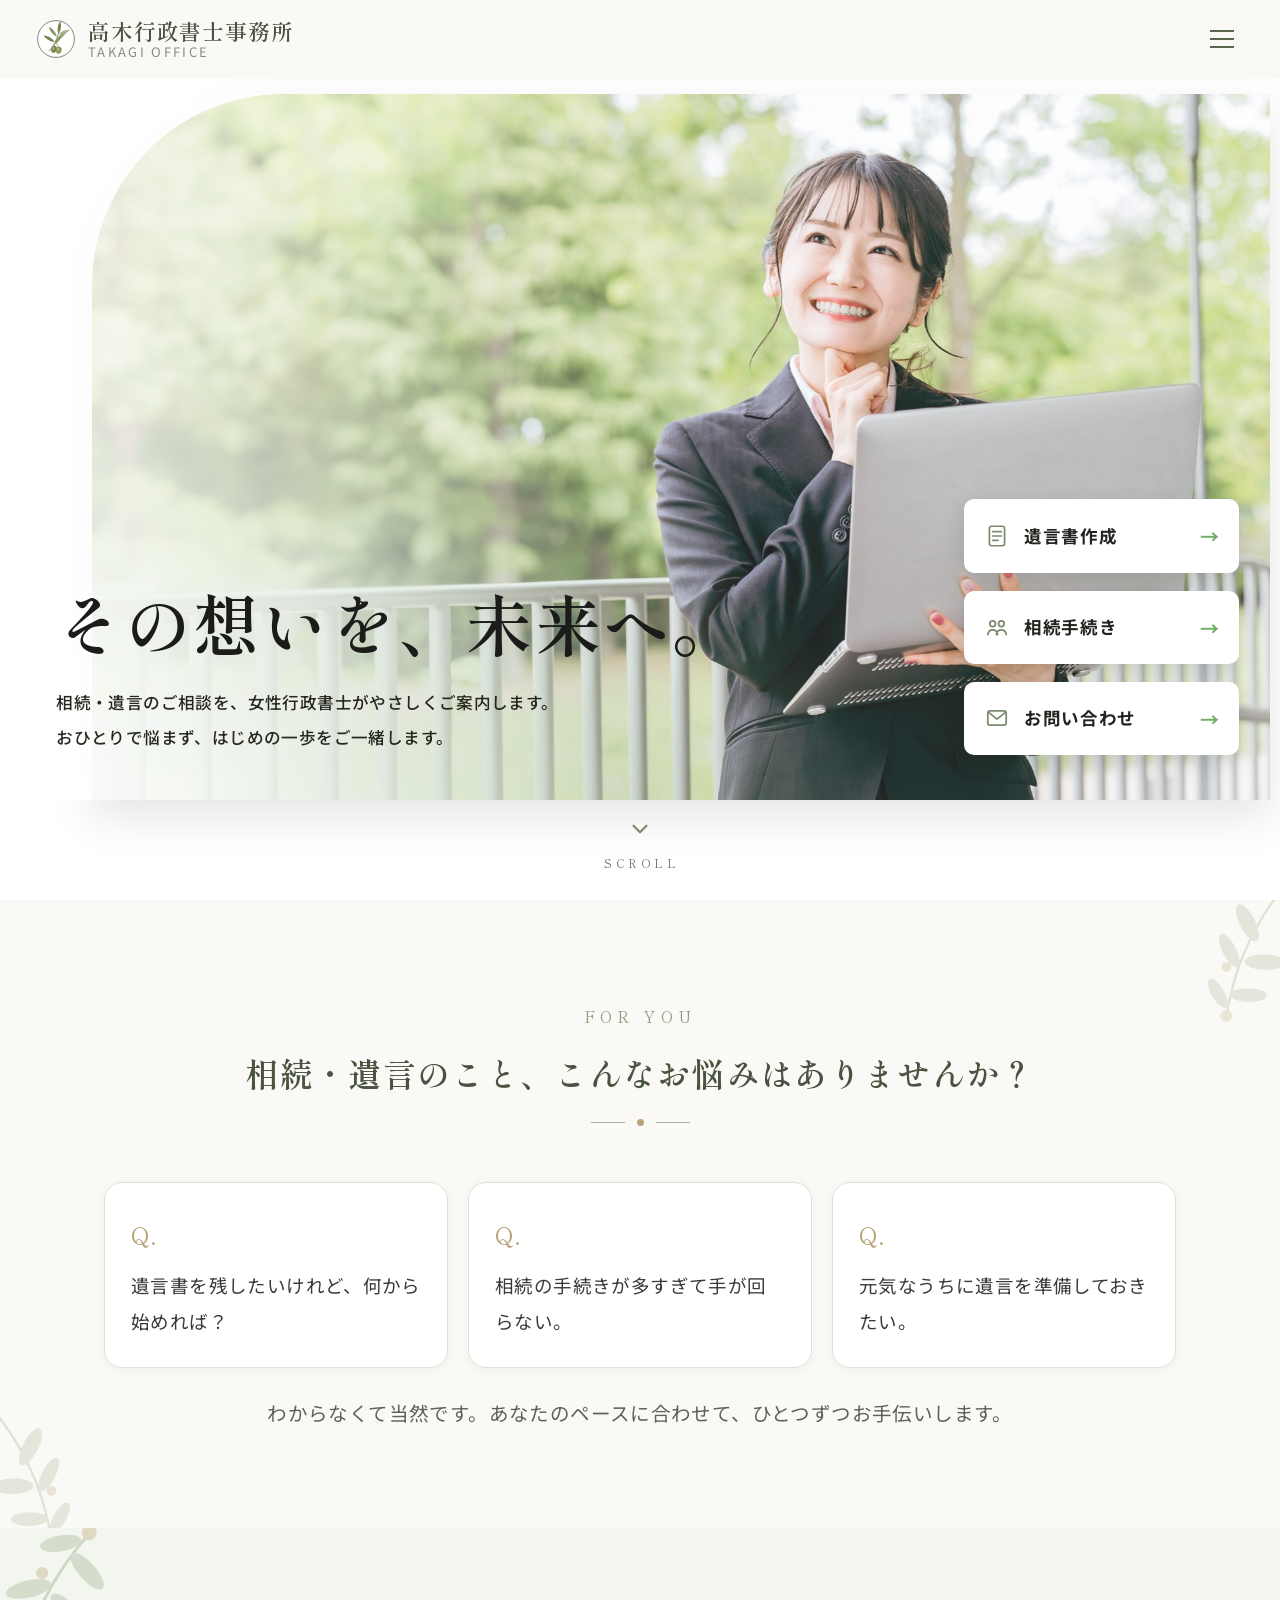
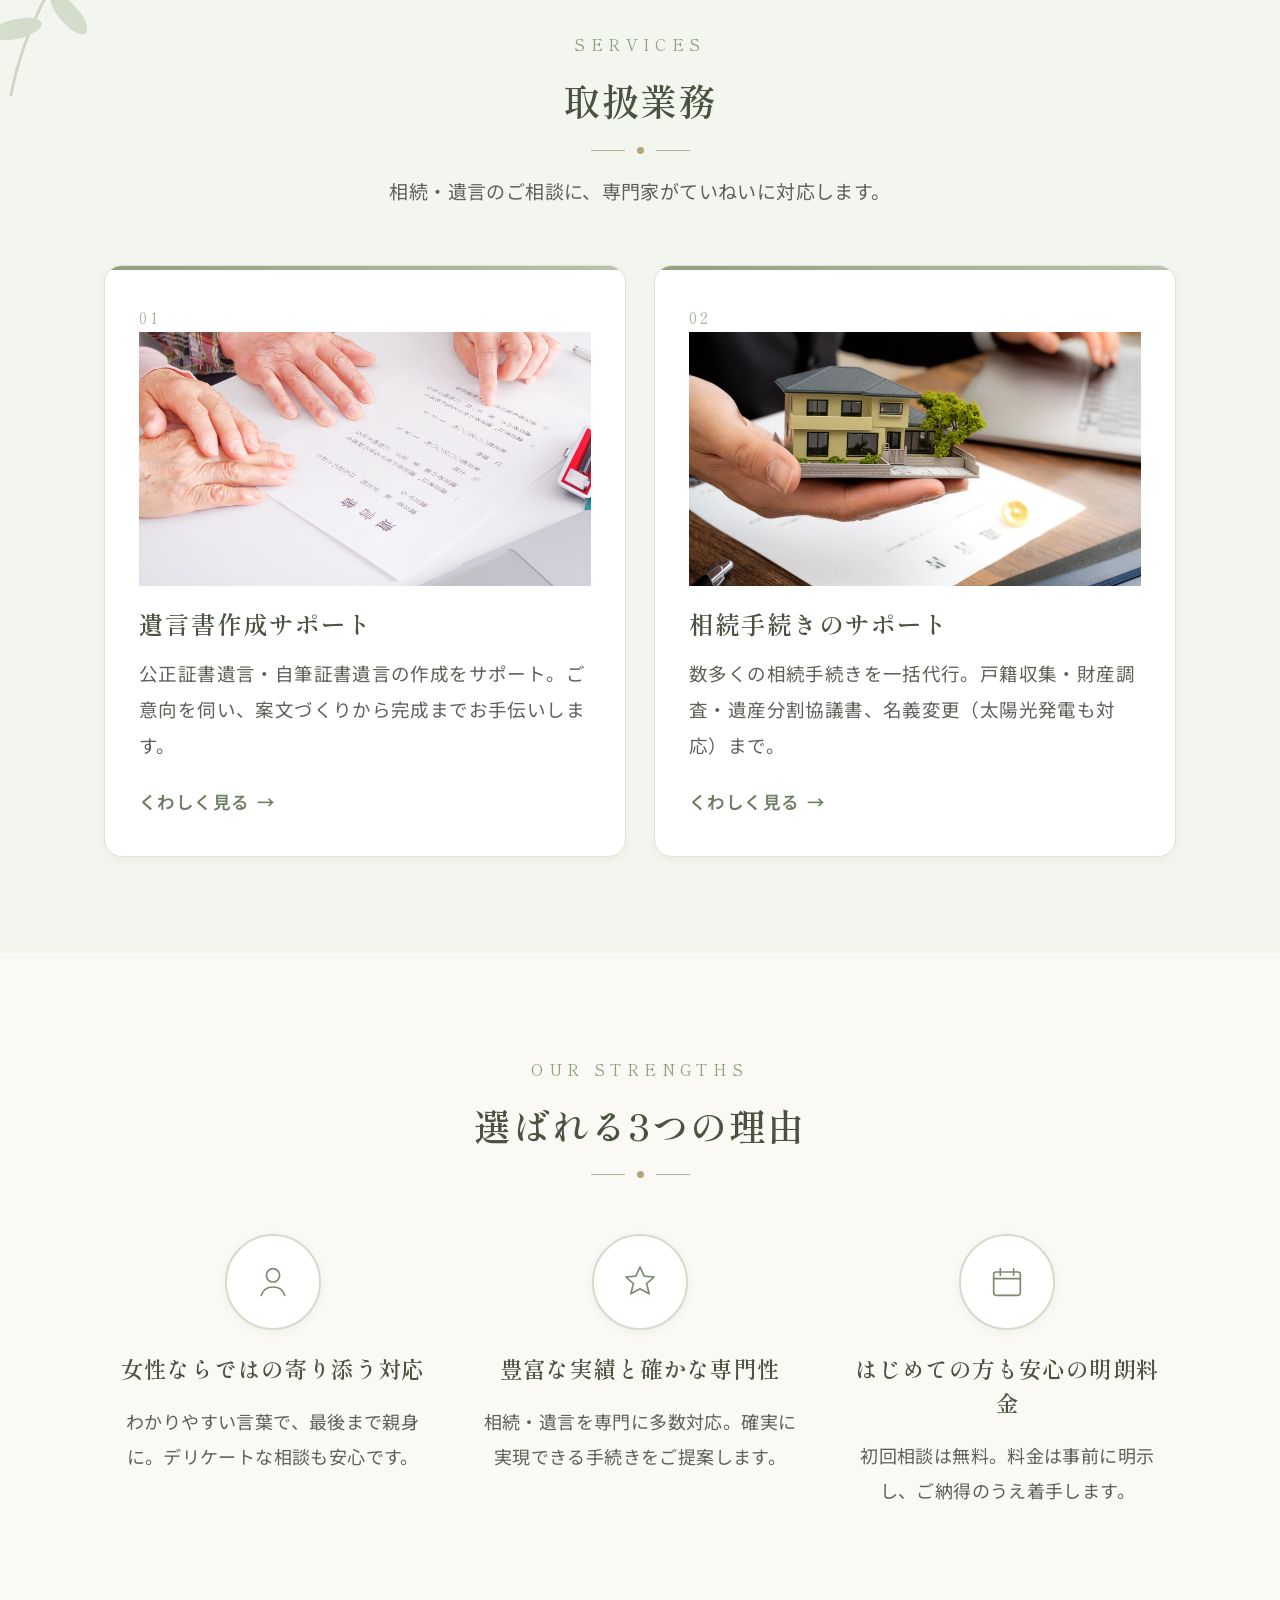
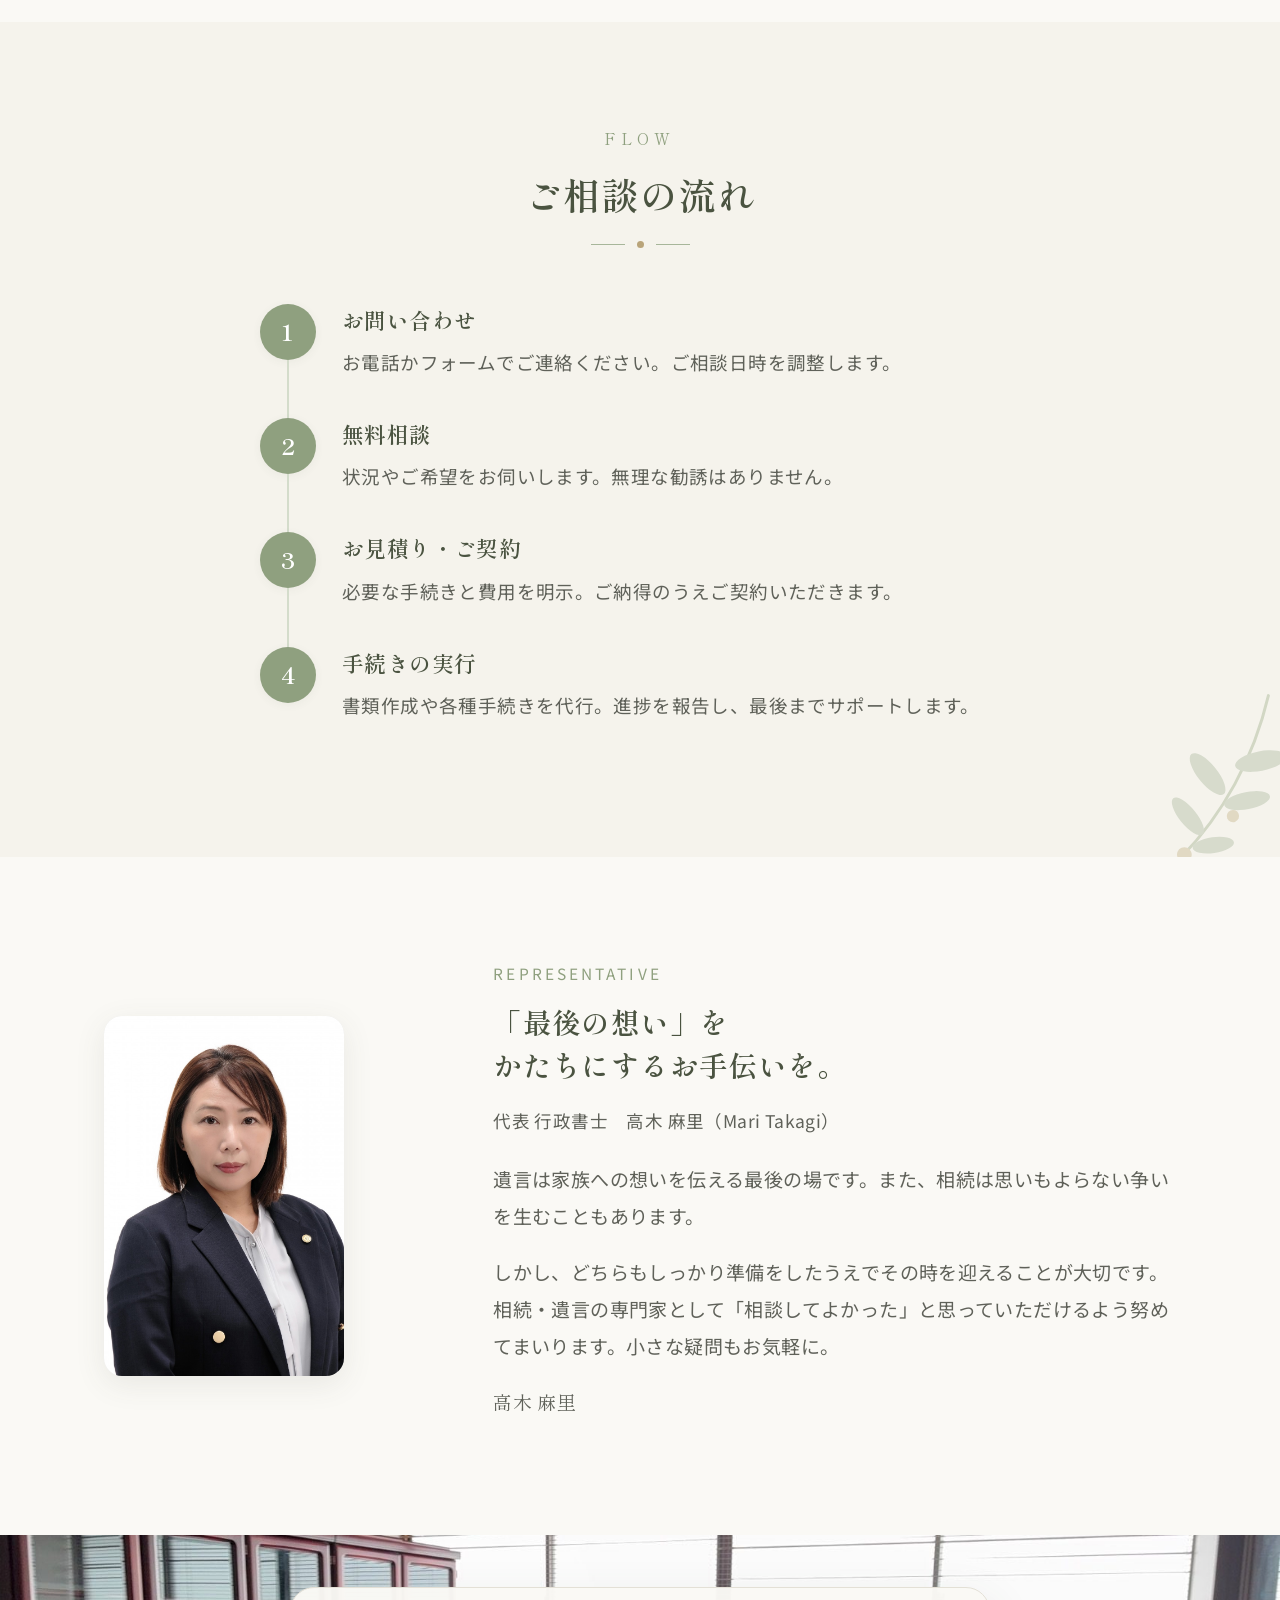
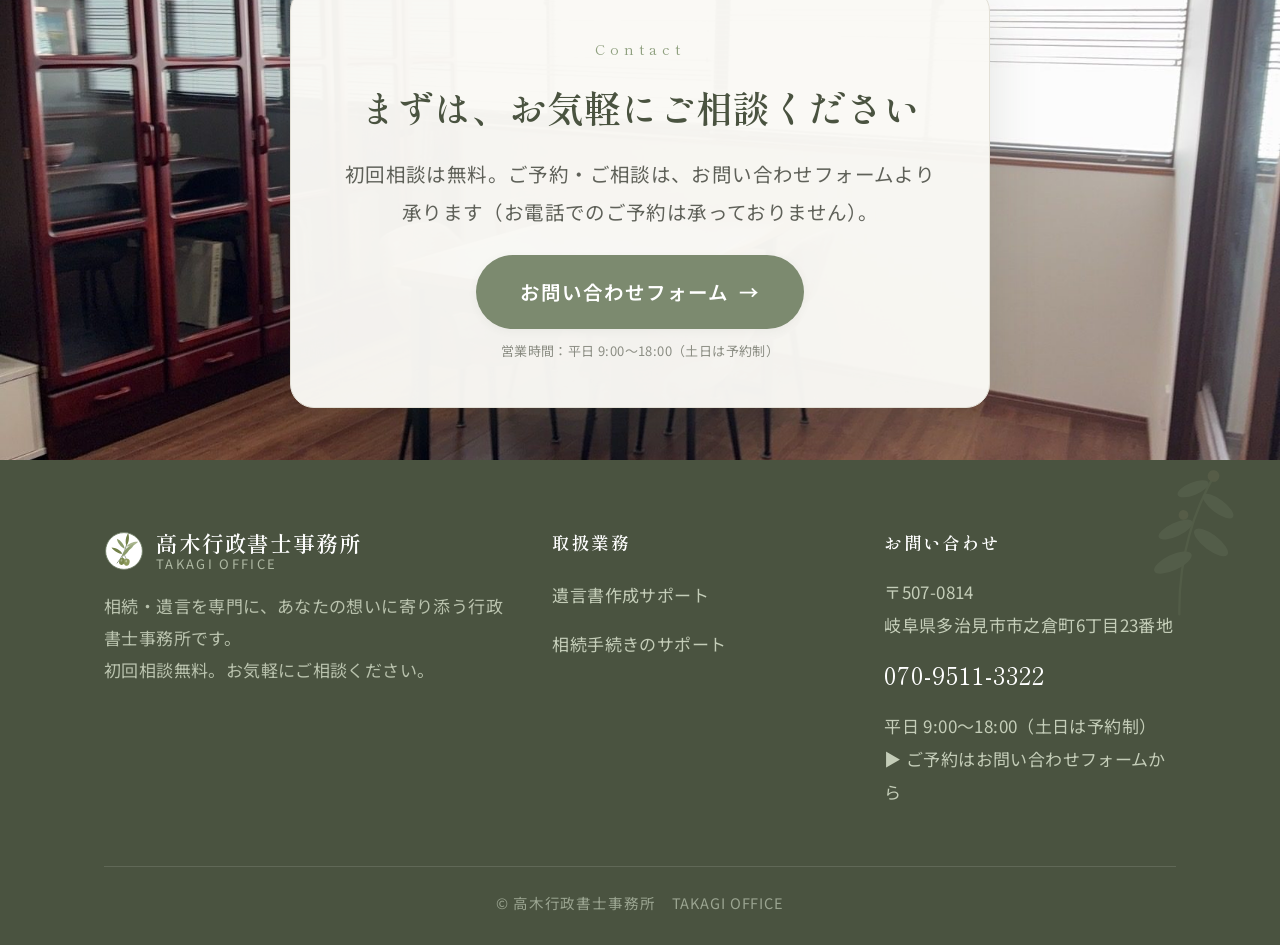
==== commit 7828f46f: "完成" ====
--- a/index.html
+++ b/index.html
@@ -10,8 +10,8 @@
 <link rel="preconnect" href="https://fonts.googleapis.com">
 <link rel="preconnect" href="https://fonts.gstatic.com" crossorigin>
 <link href="https://fonts.googleapis.com/css2?family=Noto+Sans+JP:wght@400;500;600;700&family=Shippori+Mincho:wght@500;600;700&family=Yusei+Magic&display=swap" rel="stylesheet">
-<link rel="stylesheet" href="css/style.css?v=65">
-<link rel="stylesheet" href="css/home.css?v=65">
+<link rel="stylesheet" href="css/style.css?v=69">
+<link rel="stylesheet" href="css/home.css?v=69">
 </head>
 <body>
 <!-- スプラッシュ画面 -->
@@ -194,7 +194,7 @@
 <section class="section">
   <div class="container">
     <div class="profile">
-      <div class="profile-photo"><img src="images/daihyo.svg" alt="代表のイメージ" loading="lazy" onerror="this.onerror=null;this.src='images/placeholder.svg'">
+      <div class="profile-photo"><img src="images/daihyou.jpg" alt="代表 行政書士 高木 麻里" loading="lazy" onerror="this.onerror=null;this.src='images/daihyo.svg'">
       </div>
       <div class="profile-body">
         <span class="role">REPRESENTATIVE</span>
@@ -268,6 +268,6 @@
   <a class="fc-mail" href="contact.html"><svg width="18" height="18" viewBox="0 0 24 24" fill="none" aria-hidden="true"><rect x="3" y="5" width="18" height="14" rx="2.5" stroke="currentColor" stroke-width="2"/><path d="M4.5 8l7.5 5.5L19.5 8" stroke="currentColor" stroke-width="2" stroke-linecap="round" fill="none"/></svg>無料相談</a>
 </div>
 
-<script src="js/main.js?v=65"></script>
+<script src="js/main.js?v=69"></script>
 </body>
 </html>
--- a/css/home.css
+++ b/css/home.css
@@ -113,7 +113,8 @@
 .profile { display:grid; grid-template-columns: 1fr 2fr; gap: 48px; align-items:center; }
 .profile-photo {
   border-radius: var(--radius); overflow:hidden; box-shadow: var(--shadow-md);
-  aspect-ratio: 4/5; background:#e6e6e2; display:flex; align-items:center; justify-content:center;
+  aspect-ratio: 2/3; background:#e6e6e2; display:flex; align-items:center; justify-content:center;
+  max-width: 240px; width: 100%;
 }
 .profile-photo svg { width:100%; height:100%; }
 .profile-body .role { font-size: 15.5px; color: var(--olive-500); letter-spacing:.2em; }
